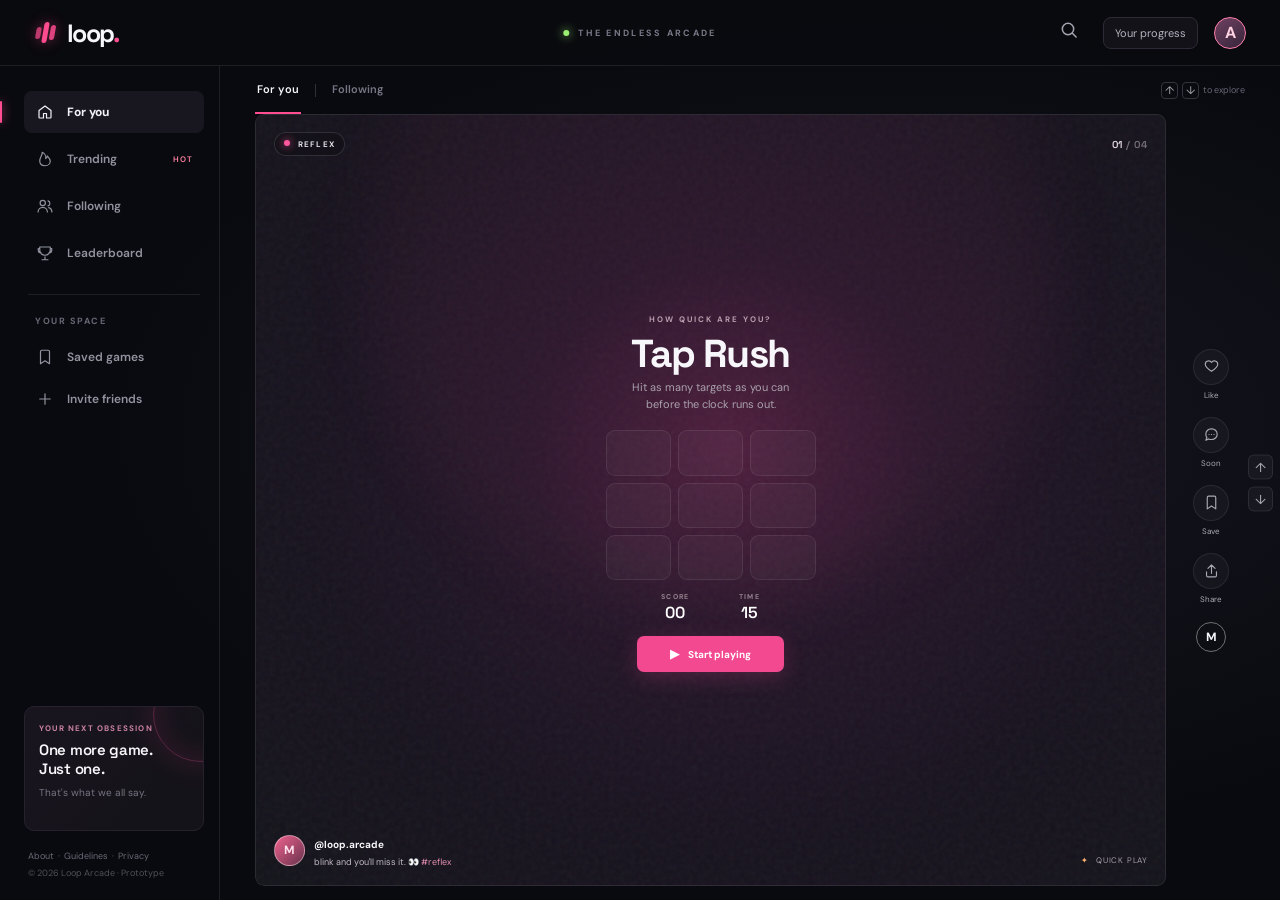
==== src/main/resources/static/index.html @ b12745b8 "Add arcade feed, four games and saved challenge progress" ====
<!doctype html>
<html lang="en">
<head>
  <meta charset="utf-8">
  <meta name="viewport" content="width=device-width, initial-scale=1">
  <meta name="theme-color" content="#090a0f">
  <meta name="description" content="One more scroll. One more game. Meet your new favorite way to play.">
  <title>Loop — one more game</title>
  <link rel="preconnect" href="https://fonts.googleapis.com">
  <link rel="preconnect" href="https://fonts.gstatic.com" crossorigin>
  <link href="https://fonts.googleapis.com/css2?family=DM+Sans:wght@400;500;600;700;800&family=Space+Grotesk:wght@400;500;600;700&display=swap" rel="stylesheet">
  <link rel="stylesheet" href="styles.css">
</head>
<body>
  <header class="topbar">
    <a class="brand" href="#" aria-label="Loop home">
      <span class="brand-mark" aria-hidden="true"><i></i><i></i><i></i></span>
      <span>loop<span class="brand-dot">.</span></span>
    </a>
    <div class="topbar-center">
      <span class="live-dot"></span>
      <span>THE ENDLESS ARCADE</span>
    </div>
    <div class="search-popover" id="search-popover"><input id="game-search" type="search" placeholder="Search games or creators" aria-label="Search games or creators"></div>
    <div class="topbar-actions">
      <button class="icon-button search-toggle" aria-label="Search games" title="Search games">
        <svg viewBox="0 0 24 24" aria-hidden="true"><circle cx="10.8" cy="10.8" r="6.8"></circle><path d="m16 16 4.5 4.5"></path></svg>
      </button>
      <button class="daily-button" id="daily-button"><span class="sparkle">✳</span> Daily streak <strong>3</strong></button>
      <button class="avatar" aria-label="Your profile">A</button>
    </div>
  </header>

  <div class="app-layout">
    <aside class="sidebar">
      <nav class="main-nav" aria-label="Main navigation">
        <a class="nav-link active" href="#feed"><span class="nav-icon"><svg viewBox="0 0 24 24" aria-hidden="true"><path d="m4 10 8-6 8 6v9a1 1 0 0 1-1 1h-5v-6h-4v6H5a1 1 0 0 1-1-1z"></path></svg></span>For you<span class="nav-indicator"></span></a>
        <a class="nav-link" href="#trending"><span class="nav-icon"><svg viewBox="0 0 24 24" aria-hidden="true"><path d="M12 21c4.2 0 7-2.7 7-6.1 0-2.8-1.6-4.3-4-6.9-.2 2-1.2 3-2.1 3.4C13.7 7.3 10.8 4 8.3 3 8.8 7.1 5 9.5 5 14.7 5 18.5 7.8 21 12 21z"></path></svg></span>Trending<span class="nav-tag">HOT</span></a>
        <a class="nav-link" href="#following"><span class="nav-icon"><svg viewBox="0 0 24 24" aria-hidden="true"><circle cx="9" cy="8" r="3.5"></circle><path d="M2.8 20a6.2 6.2 0 0 1 12.4 0M16 5.2a3.5 3.5 0 0 1 0 6.7m1 2.2a6.2 6.2 0 0 1 4.2 5.9"></path></svg></span>Following</a>
        <a class="nav-link" href="#leaderboard"><span class="nav-icon"><svg viewBox="0 0 24 24" aria-hidden="true"><path d="M8 21h8m-4-4v4M5 4h14v4a7 7 0 0 1-14 0zm0 2H3v2a4 4 0 0 0 4 4m12-6h2v2a4 4 0 0 1-4 4"></path></svg></span>Leaderboard</a>
      </nav>
      <div class="sidebar-divider"></div>
      <div class="sidebar-label">YOUR SPACE</div>
      <a class="nav-link" href="#saved"><span class="nav-icon"><svg viewBox="0 0 24 24" aria-hidden="true"><path d="M6 4.8A1.8 1.8 0 0 1 7.8 3h8.4A1.8 1.8 0 0 1 18 4.8V21l-6-4-6 4z"></path></svg></span>Saved games</a>
      <button class="nav-link invite-link" id="invite-button"><span class="nav-icon"><svg viewBox="0 0 24 24" aria-hidden="true"><path d="M12 5v14m-7-7h14"></path></svg></span>Invite friends</button>
      <div class="sidebar-spacer"></div>
      <div class="sidebar-card">
        <div class="card-orb"></div>
        <span class="sidebar-card-kicker">YOUR NEXT OBSESSION</span>
        <strong>One more game.<br>Just one.</strong>
        <span class="sidebar-card-foot">That's what we all say.</span>
      </div>
      <div class="sidebar-footer">About &nbsp;·&nbsp; Guidelines &nbsp;·&nbsp; Privacy<br><span>© 2026 Loop Arcade · Prototype</span></div>
    </aside>

    <main class="main-content" id="feed">
      <div class="feed-toolbar">
        <div class="feed-tabs" role="tablist" aria-label="Game feed">
          <button class="feed-tab active" role="tab" aria-selected="true">For you</button>
          <span class="tab-separator"></span>
          <button class="feed-tab" role="tab" aria-selected="false">Following</button>
        </div>
        <div class="feed-hint"><span class="key-hint">↑</span><span class="key-hint">↓</span><span>to explore</span></div>
      </div>

      <section class="feed" id="game-feed" aria-label="Endless game feed" tabindex="0">
        <article class="game-slide" data-game="tap">
          <div class="game-art art-tap">
            <div class="art-grain"></div>
            <div class="art-spotlight"></div>
            <div class="game-topline"><span class="category-pill"><span class="category-dot dot-pink"></span> REFLEX</span><span class="game-number">01 <span>/ 04</span></span></div>
            <div class="game-center tap-game">
              <div class="tap-instructions"><span class="eyebrow">HOW QUICK ARE YOU?</span><h2>Tap Rush</h2><p>Hit as many targets as you can<br>before the clock runs out.</p></div>
              <div class="tap-board" aria-label="Tap the glowing targets">
                <button class="tap-cell" aria-label="Target 1"></button><button class="tap-cell" aria-label="Target 2"></button><button class="tap-cell" aria-label="Target 3"></button>
                <button class="tap-cell" aria-label="Target 4"></button><button class="tap-cell" aria-label="Target 5"></button><button class="tap-cell" aria-label="Target 6"></button>
                <button class="tap-cell" aria-label="Target 7"></button><button class="tap-cell" aria-label="Target 8"></button><button class="tap-cell" aria-label="Target 9"></button>
              </div>
              <div class="tap-scoreline"><span><small>SCORE</small><strong class="tap-score">00</strong></span><span><small>TIME</small><strong class="tap-timer">15</strong></span></div>
              <button class="play-button tap-start"><span>▶</span> Start playing</button>
            </div>
            <div class="game-caption"><span class="creator-avatar creator-pink">M</span><div><strong>@loop.arcade </strong><p>blink and you'll miss it. 👀 <span class="hashtag">#reflex</span></p></div></div>
            <div class="round-badge"><span>✦</span> QUICK PLAY</div>
          </div>
          <div class="game-rail">
            <button class="rail-action like-action" aria-label="Like this game"><span class="rail-icon"><svg viewBox="0 0 24 24" aria-hidden="true"><path d="M20.8 8.8c0 4.2-8.8 10-8.8 10s-8.8-5.8-8.8-10a4.8 4.8 0 0 1 8.8-2.6 4.8 4.8 0 0 1 8.8 2.6z"></path></svg></span><span class="rail-count">24.8k</span></button>
            <button class="rail-action comment-action" aria-label="View comments"><span class="rail-icon"><svg viewBox="0 0 24 24" aria-hidden="true"><path d="M20 11.5a7.5 7.5 0 0 1-8 7.5 9 9 0 0 1-3.8-.8L4 20l1.5-3.8A7.3 7.3 0 0 1 4 11.5 7.5 7.5 0 0 1 12 4a7.5 7.5 0 0 1 8 7.5z"></path><path d="M8.5 12h.1m3.4 0h.1m3.4 0h.1"></path></svg></span><span class="rail-count">382</span></button>
            <button class="rail-action save-action" aria-label="Save this game"><span class="rail-icon"><svg viewBox="0 0 24 24" aria-hidden="true"><path d="M6 4.8A1.8 1.8 0 0 1 7.8 3h8.4A1.8 1.8 0 0 1 18 4.8V21l-6-4-6 4z"></path></svg></span><span class="rail-count">Save</span></button>
            <button class="rail-action share-action" aria-label="Share this game"><span class="rail-icon"><svg viewBox="0 0 24 24" aria-hidden="true"><path d="M12 16V4m-5 5 5-5 5 5M5 14v5a2 2 0 0 0 2 2h10a2 2 0 0 0 2-2v-5"></path></svg></span><span class="rail-count">Share</span></button>
            <div class="creator-disc">M</div>
          </div>
        </article>

        <article class="game-slide" data-game="memory">
          <div class="game-art art-memory">
            <div class="art-grain"></div><div class="game-topline"><span class="category-pill"><span class="category-dot dot-violet"></span> BRAIN TEASER</span><span class="game-number">02 <span>/ 04</span></span></div>
            <div class="game-center memory-game">
              <div class="memory-intro"><span class="eyebrow">FLIP. MATCH. FLEX.</span><h2>Match Mode</h2><p>Find all 3 pairs in as few moves as you can.</p></div>
              <div class="memory-board" aria-label="Memory card game"></div>
              <div class="memory-stats"><span>MOVES <strong class="memory-moves">0</strong></span><span>PAIRS <strong class="memory-pairs">0/3</strong></span><button class="text-button memory-reset">↻ &nbsp;Reset</button></div>
            </div>
            <div class="game-caption"><span class="creator-avatar creator-violet">J</span><div><strong>@loop.arcade </strong><p>little brain break? 🧠 <span class="hashtag">#memory</span></p></div></div>
            <div class="round-badge"><span>✦</span> QUICK PLAY</div>
          </div>
          <div class="game-rail">
            <button class="rail-action like-action" aria-label="Like this game"><span class="rail-icon"><svg viewBox="0 0 24 24" aria-hidden="true"><path d="M20.8 8.8c0 4.2-8.8 10-8.8 10s-8.8-5.8-8.8-10a4.8 4.8 0 0 1 8.8-2.6 4.8 4.8 0 0 1 8.8 2.6z"></path></svg></span><span class="rail-count">12.1k</span></button>
            <button class="rail-action comment-action" aria-label="View comments"><span class="rail-icon"><svg viewBox="0 0 24 24" aria-hidden="true"><path d="M20 11.5a7.5 7.5 0 0 1-8 7.5 9 9 0 0 1-3.8-.8L4 20l1.5-3.8A7.3 7.3 0 0 1 4 11.5 7.5 7.5 0 0 1 12 4a7.5 7.5 0 0 1 8 7.5z"></path><path d="M8.5 12h.1m3.4 0h.1m3.4 0h.1"></path></svg></span><span class="rail-count">96</span></button>
            <button class="rail-action save-action" aria-label="Save this game"><span class="rail-icon"><svg viewBox="0 0 24 24" aria-hidden="true"><path d="M6 4.8A1.8 1.8 0 0 1 7.8 3h8.4A1.8 1.8 0 0 1 18 4.8V21l-6-4-6 4z"></path></svg></span><span class="rail-count">Save</span></button>
            <button class="rail-action share-action" aria-label="Share this game"><span class="rail-icon"><svg viewBox="0 0 24 24" aria-hidden="true"><path d="M12 16V4m-5 5 5-5 5 5M5 14v5a2 2 0 0 0 2 2h10a2 2 0 0 0 2-2v-5"></path></svg></span><span class="rail-count">Share</span></button><div class="creator-disc disc-violet">J</div>
          </div>
        </article>

        <article class="game-slide" data-game="color">
          <div class="game-art art-color">
            <div class="art-grain"></div><div class="game-topline"><span class="category-pill"><span class="category-dot dot-lime"></span> COLOR SPRINT</span><span class="game-number">03 <span>/ 04</span></span></div>
            <div class="game-center color-game">
              <div class="color-intro"><span class="eyebrow">TRUST YOUR GUT</span><h2>Color Clash</h2><p>Pick the color of the word. Not what it says.</p></div>
              <div class="color-panel"><span class="color-timer-label">TIME LEFT <strong class="color-timer">20</strong></span><div class="color-word">READY?</div><div class="color-options"></div><span class="color-score-label">SCORE <strong class="color-score">0</strong></span></div>
              <button class="play-button color-start">Start playing <span>→</span></button>
            </div>
            <div class="game-caption"><span class="creator-avatar creator-lime">K</span><div><strong>@loop.arcade </strong><p>words are overrated anyway. <span class="hashtag">#colorsprint</span></p></div></div>
            <div class="round-badge"><span>✦</span> QUICK PLAY</div>
          </div>
          <div class="game-rail">
            <button class="rail-action like-action" aria-label="Like this game"><span class="rail-icon"><svg viewBox="0 0 24 24" aria-hidden="true"><path d="M20.8 8.8c0 4.2-8.8 10-8.8 10s-8.8-5.8-8.8-10a4.8 4.8 0 0 1 8.8-2.6 4.8 4.8 0 0 1 8.8 2.6z"></path></svg></span><span class="rail-count">8,420</span></button>
            <button class="rail-action comment-action" aria-label="View comments"><span class="rail-icon"><svg viewBox="0 0 24 24" aria-hidden="true"><path d="M20 11.5a7.5 7.5 0 0 1-8 7.5 9 9 0 0 1-3.8-.8L4 20l1.5-3.8A7.3 7.3 0 0 1 4 11.5 7.5 7.5 0 0 1 12 4a7.5 7.5 0 0 1 8 7.5z"></path><path d="M8.5 12h.1m3.4 0h.1m3.4 0h.1"></path></svg></span><span class="rail-count">74</span></button>
            <button class="rail-action save-action" aria-label="Save this game"><span class="rail-icon"><svg viewBox="0 0 24 24" aria-hidden="true"><path d="M6 4.8A1.8 1.8 0 0 1 7.8 3h8.4A1.8 1.8 0 0 1 18 4.8V21l-6-4-6 4z"></path></svg></span><span class="rail-count">Save</span></button>
            <button class="rail-action share-action" aria-label="Share this game"><span class="rail-icon"><svg viewBox="0 0 24 24" aria-hidden="true"><path d="M12 16V4m-5 5 5-5 5 5M5 14v5a2 2 0 0 0 2 2h10a2 2 0 0 0 2-2v-5"></path></svg></span><span class="rail-count">Share</span></button><div class="creator-disc disc-lime">K</div>
          </div>
        </article>

        <article class="game-slide" data-game="lane">
          <div class="game-art art-lane">
            <div class="art-grain"></div><div class="game-topline"><span class="category-pill"><span class="category-dot dot-blue"></span> ARCADE</span><span class="game-number">04 <span>/ 04</span></span></div>
            <div class="game-center lane-game">
              <div class="lane-intro"><span class="eyebrow">DON'T GET CAUGHT</span><h2>Neon Escape</h2><p>Dodge the blocks. How long can you last?</p></div>
              <div class="lane-arena"><div class="lane-score">SCORE <strong class="lane-score-value">0</strong></div><div class="lane-lines"><i></i><i></i></div><div class="lane-obstacles"></div><button class="player-dot" aria-label="Move player left or right"></button><div class="lane-start"><span>← &nbsp;→</span><small>USE ARROW KEYS OR TAP LANES</small></div></div>
              <button class="play-button lane-start-button">Start playing <span>→</span></button>
            </div>
            <div class="game-caption"><span class="creator-avatar creator-blue">R</span><div><strong>@loop.arcade </strong><p>find your rhythm. beat your best. <span class="hashtag">#neonescape</span></p></div></div>
            <div class="round-badge"><span>✦</span> QUICK PLAY</div>
          </div>
          <div class="game-rail">
            <button class="rail-action like-action" aria-label="Like this game"><span class="rail-icon"><svg viewBox="0 0 24 24" aria-hidden="true"><path d="M20.8 8.8c0 4.2-8.8 10-8.8 10s-8.8-5.8-8.8-10a4.8 4.8 0 0 1 8.8-2.6 4.8 4.8 0 0 1 8.8 2.6z"></path></svg></span><span class="rail-count">19.3k</span></button>
            <button class="rail-action comment-action" aria-label="View comments"><span class="rail-icon"><svg viewBox="0 0 24 24" aria-hidden="true"><path d="M20 11.5a7.5 7.5 0 0 1-8 7.5 9 9 0 0 1-3.8-.8L4 20l1.5-3.8A7.3 7.3 0 0 1 4 11.5 7.5 7.5 0 0 1 12 4a7.5 7.5 0 0 1 8 7.5z"></path><path d="M8.5 12h.1m3.4 0h.1m3.4 0h.1"></path></svg></span><span class="rail-count">215</span></button>
            <button class="rail-action save-action" aria-label="Save this game"><span class="rail-icon"><svg viewBox="0 0 24 24" aria-hidden="true"><path d="M6 4.8A1.8 1.8 0 0 1 7.8 3h8.4A1.8 1.8 0 0 1 18 4.8V21l-6-4-6 4z"></path></svg></span><span class="rail-count">Save</span></button>
            <button class="rail-action share-action" aria-label="Share this game"><span class="rail-icon"><svg viewBox="0 0 24 24" aria-hidden="true"><path d="M12 16V4m-5 5 5-5 5 5M5 14v5a2 2 0 0 0 2 2h10a2 2 0 0 0 2-2v-5"></path></svg></span><span class="rail-count">Share</span></button><div class="creator-disc disc-blue">R</div>
          </div>
        </article>
      </section>
      <div class="scroll-controls"><button id="prev-game" aria-label="Previous game">↑</button><button id="next-game" aria-label="Next game">↓</button></div>
      <div class="toast" id="toast" role="status" aria-live="polite"></div>
    </main>
  </div>
  <script src="app.js"></script>
</body>
</html>
---- src/main/resources/static/styles.css ----
:root {
  color-scheme: dark;
  --bg: #090a0f;
  --panel: #111219;
  --muted: #8e909d;
  --white: #f7f7fb;
  --pink: #ff4d91;
  --line: rgba(255,255,255,.085);
  font-family: "DM Sans", sans-serif;
}

* { box-sizing: border-box; }
html { min-width: 320px; background: var(--bg); scroll-behavior: smooth; }
body { margin: 0; min-height: 100vh; color: var(--white); background: radial-gradient(ellipse at 68% 48%, #161520 0, var(--bg) 62%); }
button, a { color: inherit; font: inherit; }
button { cursor: pointer; }
a { text-decoration: none; }

.topbar { height: 66px; padding: 0 34px; display: flex; align-items: center; justify-content: space-between; border-bottom: 1px solid var(--line); background: rgba(9,10,15,.9); position: relative; z-index: 3; }
.brand { display: flex; align-items: center; gap: 10px; font: 700 25px "Space Grotesk",sans-serif; letter-spacing: -1.7px; }
.brand-dot { color: var(--pink); }
.brand-mark { width: 23px; height: 23px; display: flex; align-items: center; justify-content: center; gap: 2px; transform: skew(-10deg); }
.brand-mark i { width: 5px; border-radius: 4px; background: var(--pink); box-shadow: 0 0 13px #ff4d9180; }
.brand-mark i:nth-child(1) { height: 12px; opacity: .7; }
.brand-mark i:nth-child(2) { height: 21px; }
.brand-mark i:nth-child(3) { height: 15px; opacity: .85; }
.topbar-center { position: absolute; left: 50%; transform: translateX(-50%); display: flex; align-items: center; gap: 9px; color: #777987; font-size: 9px; font-weight: 700; letter-spacing: 2.3px; }
.live-dot { height: 6px; width: 6px; border-radius: 50%; background: #9af071; box-shadow: 0 0 10px #9af071; }
.topbar-actions { display: flex; align-items: center; gap: 16px; }
.icon-button { border: 0; background: transparent; padding: 8px; color: #a4a5b0; }
.icon-button svg { width: 20px; height: 20px; fill: none; stroke: currentColor; stroke-width: 1.8; stroke-linecap: round; }
.search-popover { display: none; position: absolute; z-index: 4; top: 56px; right: 118px; width: min(280px,calc(100vw - 30px)); padding: 7px; border: 1px solid #ffffff1a; border-radius: 9px; background: #17171f; box-shadow: 0 12px 32px #0009; }
.search-popover.open { display: block; }
.search-popover input { width: 100%; padding: 9px 10px; outline: none; border: 1px solid #34343e; border-radius: 6px; background: #0f1016; color: #f7f7fb; font: 11px "DM Sans",sans-serif; }
.search-popover input:focus { border-color: #ff4d91a8; }
.daily-button { border: 1px solid #2e2a35; color: #b6b2be; background: #131219; border-radius: 8px; padding: 8px 11px; font-size: 11px; }
.daily-button strong { margin-left: 6px; color: #ffb85b; }
.sparkle { margin-right: 5px; color: #ffb85b; }
.avatar { width: 32px; height: 32px; border-radius: 50%; border: 1px solid #ff7eac; background: linear-gradient(145deg,#704160,#35243b); color: #ffd2e3; font-weight: 700; }

.app-layout { min-height: calc(100vh - 66px); display: grid; grid-template-columns: 220px minmax(0,1fr); max-width: 1600px; margin: auto; }
.sidebar { padding: 25px 15px 18px 24px; display: flex; flex-direction: column; border-right: 1px solid var(--line); min-height: calc(100vh - 66px); }
.main-nav { display: grid; gap: 5px; }
.nav-link { min-height: 42px; display: flex; align-items: center; gap: 13px; padding: 0 11px; border: 0; border-radius: 8px; color: #92939f; font-size: 12px; font-weight: 600; background: transparent; position: relative; text-align: left; }
.nav-link:hover, .nav-link.active { background: #18171f; color: #f3f1f7; }
.nav-link.active { font-weight: 700; }
.nav-indicator { position: absolute; left: -24px; top: 10px; bottom: 10px; width: 2px; background: var(--pink); border-radius: 2px; box-shadow: 0 0 10px #ff4d91; }
.nav-icon { display: grid; place-items: center; width: 19px; height: 19px; }
.nav-icon svg { width: 18px; height: 18px; fill: none; stroke: currentColor; stroke-width: 1.6; stroke-linecap: round; stroke-linejoin: round; }
.nav-tag { margin-left: auto; color: #ff819f; font-size: 8px; letter-spacing: 1px; }
.sidebar-divider { height: 1px; background: var(--line); margin: 20px 4px 20px; }
.sidebar-label { padding: 0 11px 9px; color: #666875; font-size: 9px; font-weight: 700; letter-spacing: 1.5px; }
.invite-link { width: 100%; }
.sidebar-spacer { flex: 1; min-height: 18px; }
.sidebar-card { position: relative; overflow: hidden; min-height: 125px; padding: 16px 14px; border: 1px solid #27212d; border-radius: 10px; background: linear-gradient(135deg,#19151f,#15131a 70%); display: flex; flex-direction: column; gap: 8px; }
.sidebar-card-kicker { color: #cc83a4; font-size: 8px; letter-spacing: 1.2px; font-weight: 700; }
.sidebar-card strong { font: 600 15px/1.25 "Space Grotesk", sans-serif; letter-spacing: -.3px; }
.sidebar-card-foot { color: #777581; font-size: 10px; }
.card-orb { position: absolute; width: 95px; height: 95px; right: -45px; top: -40px; border-radius: 50%; border: 1px solid #ed4e9450; box-shadow: 0 0 30px #dc488529, inset 0 0 30px #dc488525; }
.sidebar-footer { padding: 17px 4px 0; color: #686a76; font-size: 9px; line-height: 1.9; }
.sidebar-footer span { color: #4f5059; }

.main-content { min-width: 0; max-width: 1080px; width: 100%; margin: 0 auto; padding: 0 35px 14px; position: relative; }
.feed-toolbar { height: 48px; display: flex; align-items: center; justify-content: space-between; }
.feed-tabs { display: flex; align-items: center; gap: 14px; height: 100%; }
.feed-tab { height: 100%; padding: 0 2px; border: 0; border-bottom: 2px solid transparent; background: transparent; color: #767784; font-size: 11px; font-weight: 600; }
.feed-tab.active { color: #f6f5f8; border-color: var(--pink); }
.tab-separator { height: 13px; width: 1px; background: #302f38; }
.tiny-count { display: inline-grid; place-items: center; width: 16px; height: 16px; margin-left: 4px; border-radius: 50%; color: #aaa7b2; background: #24232b; font-size: 8px; }
.feed-hint { display: flex; align-items: center; gap: 4px; color: #656773; font-size: 9px; }
.key-hint { width: 17px; height: 17px; border-radius: 4px; border: 1px solid #34343e; display: grid; place-items: center; color: #a4a5af; font-size: 11px; }
.feed { height: calc(100vh - 128px); min-height: 450px; max-height: 900px; overflow-y: auto; overscroll-behavior-y: contain; scroll-snap-type: y mandatory; scrollbar-width: none; outline: none; border-radius: 9px; }
.feed::-webkit-scrollbar { display: none; }
.game-slide { height: 100%; min-height: 450px; scroll-snap-align: start; scroll-snap-stop: always; display: grid; grid-template-columns: minmax(0,1fr) 62px; gap: 14px; padding: 0 3px 0 0; }
.game-art { position: relative; overflow: hidden; border: 1px solid rgba(255,255,255,.1); border-radius: 9px; isolation: isolate; display: flex; align-items: center; justify-content: center; }
.art-tap { background: radial-gradient(ellipse at 52% 43%,#471d3a 0,#241528 30%,#17121e 64%,#13131a 100%); }
.art-memory { background: radial-gradient(ellipse at 50% 44%,#322653 0,#211b34 43%,#15131e 100%); }
.art-color { background: radial-gradient(ellipse at 50% 47%,#263d2b 0,#1d2b24 38%,#151a1c 100%); }
.art-lane { background: radial-gradient(ellipse at 51% 42%,#1e2c47 0,#191e31 42%,#13151e 100%); }
.art-grain { z-index: -1; position: absolute; inset: 0; opacity: .16; background-image: url("data:image/svg+xml,%3Csvg viewBox='0 0 180 180' xmlns='http://www.w3.org/2000/svg'%3E%3Cfilter id='n'%3E%3CfeTurbulence type='fractalNoise' baseFrequency='.82' numOctaves='3' stitchTiles='stitch'/%3E%3C/filter%3E%3Crect width='100%25' height='100%25' filter='url(%23n)' opacity='.32'/%3E%3C/svg%3E"); }
.art-spotlight { position: absolute; z-index: -1; top: -25%; left: 12%; width: 76%; height: 90%; border-radius: 50%; background: #ed489b0a; filter: blur(35px); }
.game-topline { position: absolute; top: 17px; left: 18px; right: 18px; display: flex; justify-content: space-between; align-items: center; }
.category-pill { padding: 6px 9px; border-radius: 20px; border: 1px solid #ffffff20; background: #09090d55; color: #e6e2eb; font-size: 8px; font-weight: 700; letter-spacing: 1.1px; backdrop-filter: blur(8px); }
.category-dot { display: inline-block; width: 6px; height: 6px; border-radius: 50%; margin-right: 5px; vertical-align: 1px; }
.dot-pink { background: #ff579e; box-shadow: 0 0 8px #ff579e; }.dot-violet { background: #b58aff; box-shadow: 0 0 8px #b58aff; }.dot-lime { background: #b8f16e; box-shadow: 0 0 8px #b8f16e; }.dot-blue { background: #6bc5ff; box-shadow: 0 0 8px #6bc5ff; }
.game-number { color: #e7dce5; font: 600 10px "Space Grotesk",sans-serif; letter-spacing: .5px; }
.game-number span { color: #77717d; }
.game-center { width: min(390px,80%); position: relative; padding: 12px 0 34px; text-align: center; }
.eyebrow { color: #b99dae; font-size: 8px; font-weight: 700; letter-spacing: 2px; }
.game-center h2 { margin: 6px 0 4px; font: 700 clamp(27px,4vw,39px)/1.1 "Space Grotesk",sans-serif; letter-spacing: -1.6px; }
.game-center p { margin: 0; color: #aaa1ad; font-size: 11px; line-height: 1.55; }
.tap-instructions { margin-bottom: 17px; }
.tap-board { width: 210px; height: 150px; margin: auto; display: grid; grid-template-columns: repeat(3,1fr); gap: 7px; }
.tap-cell { border: 1px solid #ffffff15; border-radius: 9px; background: #ffffff08; transition: background .15s, transform .15s, box-shadow .15s; }
.tap-cell.target { background: #ff529b; border-color: #ff8cb9; box-shadow: 0 0 20px #ff529b80, inset 0 0 12px #fff5; transform: scale(.92); }
.tap-cell:disabled { cursor: default; }
.tap-scoreline { display: flex; justify-content: center; gap: 49px; margin: 12px 0 13px; }
.tap-scoreline span { display: grid; gap: 1px; }
.tap-scoreline small { color: #94818f; font-size: 7px; letter-spacing: 1.3px; font-weight: 700; }
.tap-scoreline strong { color: #fff; font: 600 16px "Space Grotesk",sans-serif; }
.play-button { display: inline-flex; align-items: center; justify-content: center; gap: 9px; min-width: 147px; padding: 10px 16px; border: 0; border-radius: 7px; background: #f34991; color: #fff; font-size: 10px; font-weight: 700; box-shadow: 0 5px 22px #f3499138; transition: transform .18s, filter .18s; }
.play-button:hover { transform: translateY(-2px); filter: brightness(1.1); }
.play-button span { font-size: 12px; }
.tap-start { display: none; }
.tap-game:not(.is-playing):not(.is-over) .tap-start { display: inline-flex; }
.tap-game.is-playing .tap-start, .tap-game.is-over .tap-start { display: none; }
.tap-game.is-playing .tap-instructions p { color: #e3b4ca; }
.tap-game.is-over .tap-instructions p { color: #ff9fc6; font-weight: 600; }
.game-caption { position: absolute; bottom: 17px; left: 18px; display: flex; align-items: center; gap: 9px; text-align: left; }
.creator-avatar, .creator-disc { display: grid; place-items: center; width: 31px; height: 31px; border: 1px solid #ffffff65; border-radius: 50%; font-size: 12px; font-weight: 700; }
.creator-pink { background: linear-gradient(135deg,#ee628e,#68324c); color: #ffe0ed; }.creator-violet { background: linear-gradient(135deg,#aa83ef,#443464); color: #eee2ff; }.creator-lime { background: linear-gradient(135deg,#a4d76e,#425b37); color: #eaffd8; }.creator-blue { background: linear-gradient(135deg,#68bdf4,#334b7f); color: #d7edff; }
.game-caption strong { font-size: 10px; font-weight: 700; }
.game-caption p { margin: 3px 0 0; color: #c1b9c3; font-size: 9px; }
.verified { color: #76caff; font-size: 9px; }
.hashtag { color: #e38caf; }
.round-badge { position: absolute; bottom: 20px; right: 17px; color: #a59da8; font-size: 8px; letter-spacing: .8px; }
.round-badge span { color: #ffb26d; margin-right: 4px; }
.game-rail { display: flex; flex-direction: column; justify-content: center; align-items: center; gap: 17px; }
.rail-action { display: grid; justify-items: center; gap: 5px; padding: 0; border: 0; color: #aaaab5; background: transparent; font-size: 8px; }
.rail-action:hover { color: #fff; }
.rail-icon { width: 36px; height: 36px; display: grid; place-items: center; border: 1px solid #ffffff14; border-radius: 50%; background: #ffffff08; transition: .2s; }
.rail-icon svg { width: 17px; height: 17px; fill: none; stroke: currentColor; stroke-width: 1.6; stroke-linejoin: round; stroke-linecap: round; }
.like-action.liked { color: #ff5b99; }.like-action.liked .rail-icon { background: #ff529b20; border-color: #ff529b60; }.like-action.liked svg { fill: #ff529b; }
.save-action.saved { color: #ffc078; }.save-action.saved svg { fill: #ffc078; }
.creator-disc { width: 30px; height: 30px; margin-top: 1px; }.disc-violet { background: linear-gradient(135deg,#aa83ef,#443464); }.disc-lime { background: linear-gradient(135deg,#a4d76e,#425b37); }.disc-blue { background: linear-gradient(135deg,#68bdf4,#334b7f); }
.scroll-controls { position: absolute; right: 7px; top: 50%; transform: translateY(-50%); display: grid; gap: 7px; }
.scroll-controls button { width: 25px; height: 25px; padding: 0; border: 1px solid #ffffff16; border-radius: 6px; background: #181820; color: #aaaab5; font-size: 13px; }
.scroll-controls button:hover { color: #fff; background: #27232d; }

.memory-game { width: min(370px,80%); }
.memory-intro { margin-bottom: 18px; }
.memory-board { max-width: 260px; margin: auto; display: grid; grid-template-columns: repeat(3,1fr); gap: 8px; }
.memory-card { aspect-ratio: 1.15; border: 1px solid #ffffff1b; border-radius: 9px; background: linear-gradient(145deg,#443664,#2b2340); color: #e9d8ff; font-size: 22px; box-shadow: inset 0 1px #ffffff12; transition: transform .2s, background .2s; }
.memory-card:hover { transform: translateY(-2px); background: #59477d; }
.memory-card.flipped, .memory-card.matched { background: #c6a9ff1e; border-color: #b38cfb80; }
.memory-card.matched { background: #91e8a51c; border-color: #91e8a580; }
.memory-stats { width: 260px; margin: 13px auto 0; display: flex; align-items: center; gap: 18px; color: #a99db7; font-size: 8px; letter-spacing: 1px; }
.memory-stats strong { margin-left: 4px; color: white; font: 600 11px "Space Grotesk",sans-serif; }
.text-button { margin-left: auto; border: 0; color: #c7b8dd; background: none; font-size: 9px; }
.art-memory .eyebrow { color: #c0a9e3; }

.color-game { width: min(380px,82%); }
.color-intro { margin-bottom: 18px; }
.art-color .eyebrow { color: #aecd91; }
.color-panel { min-height: 171px; padding: 12px 17px; border: 1px solid #ffffff15; border-radius: 12px; background: #1019148c; position: relative; }
.color-timer-label, .color-score-label { position: absolute; top: 12px; color: #91a18e; font-size: 7px; letter-spacing: 1px; }
.color-timer-label { left: 14px; }.color-score-label { right: 14px; }
.color-timer-label strong, .color-score-label strong { margin-left: 3px; color: #f0fff0; font-size: 10px; }
.color-word { margin: 25px 0 18px; font: 700 31px "Space Grotesk",sans-serif; letter-spacing: 2px; text-shadow: 0 0 18px currentColor; }
.color-options { display: grid; grid-template-columns: repeat(4,1fr); gap: 7px; }
.color-option { min-height: 32px; border: 1px solid #ffffff18; border-radius: 6px; background: #ffffff09; color: #eee; font-size: 9px; font-weight: 700; }
.color-option:hover { border-color: #ffffff72; background: #ffffff19; }
.color-start { margin-top: 12px; background: #7aa947; box-shadow: 0 5px 22px #8cc24a35; }
.color-game.is-playing .color-start, .color-game.is-over .color-start { display: none; }
.color-feedback { animation: nudge .18s ease; }
@keyframes nudge { 25% { transform: translateX(-5px); } 75% { transform: translateX(5px); } }

.lane-game { width: min(380px,82%); }
.lane-intro { margin-bottom: 14px; }
.art-lane .eyebrow { color: #9bc9ef; }
.lane-arena { height: 245px; max-width: 250px; margin: auto; position: relative; overflow: hidden; border: 1px solid #ffffff18; border-radius: 11px; background: linear-gradient(180deg,#111a2b,#101522); }
.lane-score { position: absolute; top: 10px; left: 0; right: 0; z-index: 2; color: #8190a8; font-size: 7px; letter-spacing: 1px; }
.lane-score strong { color: white; font-size: 12px; }
.lane-lines { position: absolute; top: 0; bottom: 0; left: 50%; border-left: 1px dashed #b6d5f020; }
.lane-lines i { position: absolute; top: 0; height: 100%; border-left: 1px solid #9db8d00d; }
.lane-lines i:first-child { left: -43px; }.lane-lines i:last-child { left: 43px; }
.player-dot { position: absolute; z-index: 2; bottom: 30px; left: calc(50% - 9px); width: 18px; height: 18px; border: 0; border-radius: 5px; background: #72ccff; box-shadow: 0 0 14px #61bdfc, 0 0 28px #61bdfc66; transition: left .12s; }
.lane-obstacles { position: absolute; inset: 0; }
.obstacle { position: absolute; width: 22px; height: 17px; top: -20px; border-radius: 4px; background: #ff6588; box-shadow: 0 0 12px #ff658880; }
.lane-start { position: absolute; inset: 0; display: flex; flex-direction: column; align-items: center; justify-content: center; gap: 5px; background: #10152288; color: #c3dfff; }
.lane-start span { font: 600 15px "Space Grotesk",sans-serif; }
.lane-start small { color: #8094b1; font-size: 6px; letter-spacing: 1px; }
.lane-arena.running .lane-start { display: none; }
.lane-arena.over .lane-start { display: flex; }
.lane-arena.over .lane-start span { font-size: 11px; }
.lane-start-button { margin-top: 12px; background: #518cc4; box-shadow: 0 5px 22px #5ea8e735; }
.lane-game.is-playing .lane-start-button, .lane-game.is-over .lane-start-button { display: none; }
.lane-arena.running { cursor: pointer; }

.toast { position: fixed; z-index: 10; bottom: 25px; left: 50%; transform: translate(-50%,15px); opacity: 0; pointer-events: none; padding: 10px 15px; border: 1px solid #ffffff1a; border-radius: 8px; background: #24222b; color: #eeeaf2; font-size: 11px; box-shadow: 0 8px 30px #0008; transition: .2s; }
.toast.show { transform: translate(-50%,0); opacity: 1; }

@media (min-width: 1450px) {
  .main-content { max-width: 990px; }
  .feed { height: min(calc(100vh - 128px), 890px); }
}
@media (max-width: 950px) {
  .app-layout { grid-template-columns: 70px minmax(0,1fr); }
  .sidebar { padding: 22px 10px 14px; align-items: center; }
  .sidebar .main-nav, .sidebar > .nav-link { width: 100%; }
  .nav-link { justify-content: center; padding: 0; font-size: 0; }
  .nav-icon { width: 22px; height: 22px; }
  .nav-icon svg { width: 20px; height: 20px; }
  .nav-indicator { left: -10px; }
  .nav-tag, .sidebar-divider, .sidebar-label, .sidebar-spacer, .sidebar-card, .sidebar-footer { display: none; }
  .sidebar > .nav-link { margin-top: 9px; }
  .main-content { padding-right: 25px; padding-left: 25px; }
}
@media (max-width: 600px) {
  .topbar { height: 56px; padding: 0 15px; }
  .brand { font-size: 22px; }
  .topbar-center { display: none; }
  .topbar-actions { gap: 8px; }
  .search-popover { top: 49px; right: 92px; }
  .daily-button { padding: 7px 8px; font-size: 9px; }
  .app-layout { min-height: calc(100vh - 56px); grid-template-columns: 1fr; }
  .sidebar { display: none; }
  .main-content { padding: 0 11px 10px; }
  .feed-toolbar { height: 42px; padding: 0 3px; }
  .feed { height: calc(100dvh - 108px); min-height: 420px; }
  .game-slide { height: 100%; min-height: 420px; grid-template-columns: minmax(0,1fr) 42px; gap: 7px; }
  .game-art { border-radius: 8px; }
  .game-center { width: 92%; padding-bottom: 38px; }
  .tap-board { width: min(210px,80%); height: 145px; }
  .game-topline { top: 13px; left: 12px; right: 12px; }
  .game-caption { left: 11px; bottom: 12px; gap: 7px; }
  .game-caption strong { font-size: 9px; }.game-caption p { font-size: 8px; }
  .creator-avatar { width: 27px; height: 27px; }
  .round-badge { display: none; }
  .rail-icon { width: 33px; height: 33px; }
  .rail-count { font-size: 7px; }
  .game-rail { gap: 14px; }
  .scroll-controls { right: 1px; }
  .memory-board, .memory-stats { width: min(260px,100%); }
  .lane-arena { height: 230px; }
  .color-panel { min-height: 164px; }
}
@media (max-height: 640px) and (min-width: 601px) {
  .feed { min-height: 390px; height: calc(100vh - 105px); }
  .game-slide { min-height: 390px; }
  .game-center { transform: scale(.87); }
  .game-caption { bottom: 10px; }
}
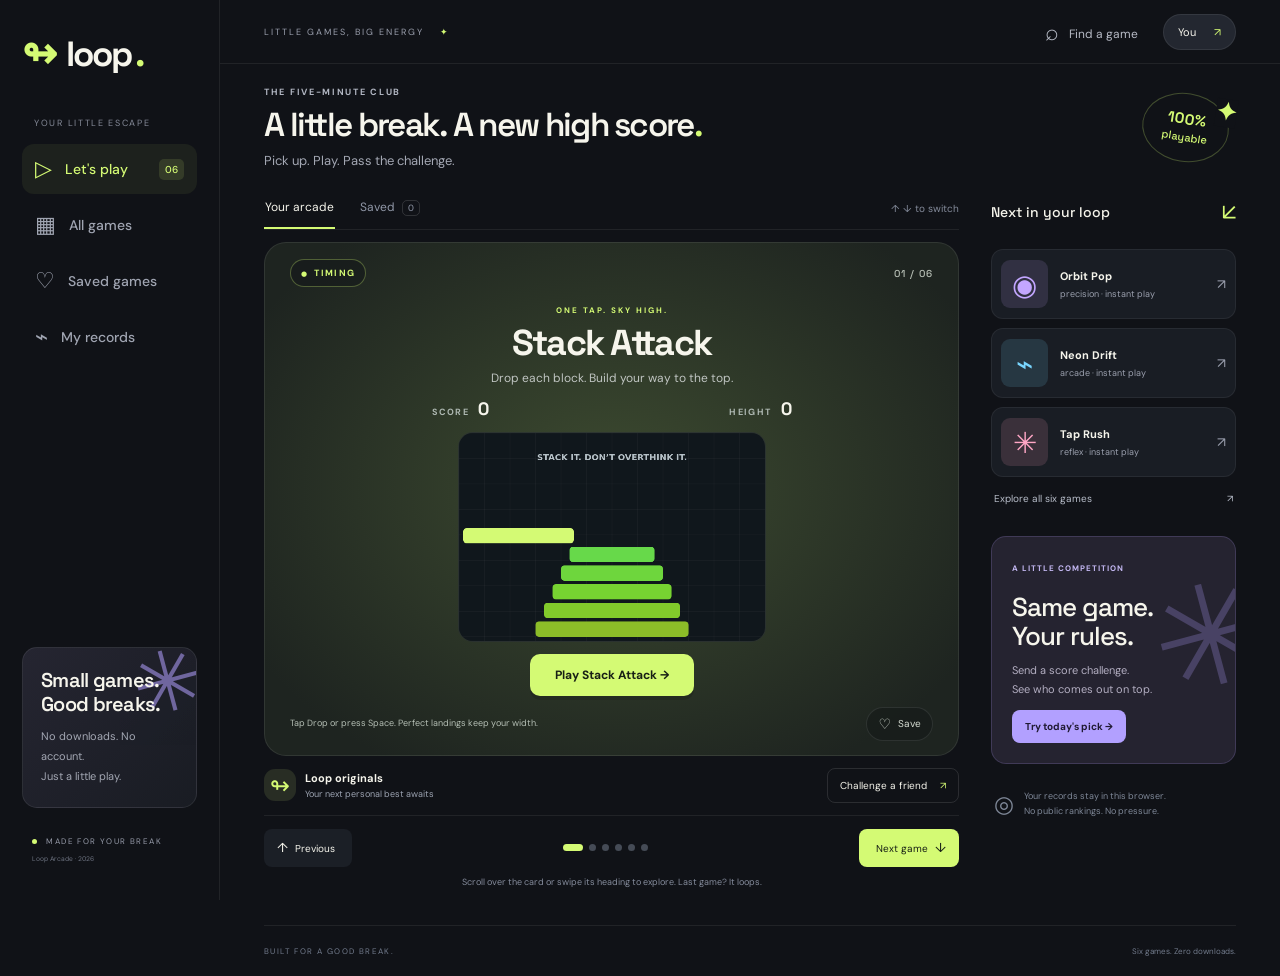
==== commit e91a2961: "Redesign Loop with six games and reliable looping navigation Replace the cloned scrolling feed with " ====
--- a/src/main/resources/static/index.html
+++ b/src/main/resources/static/index.html
@@ -1,157 +1,53 @@
-<!doctype html>
-<html lang="en">
-<head>
-  <meta charset="utf-8">
-  <meta name="viewport" content="width=device-width, initial-scale=1">
-  <meta name="theme-color" content="#090a0f">
-  <meta name="description" content="One more scroll. One more game. Meet your new favorite way to play.">
-  <title>Loop — one more game</title>
-  <link rel="preconnect" href="https://fonts.googleapis.com">
-  <link rel="preconnect" href="https://fonts.gstatic.com" crossorigin>
-  <link href="https://fonts.googleapis.com/css2?family=DM+Sans:wght@400;500;600;700;800&family=Space+Grotesk:wght@400;500;600;700&display=swap" rel="stylesheet">
-  <link rel="stylesheet" href="styles.css">
-</head>
-<body>
-  <header class="topbar">
-    <a class="brand" href="#" aria-label="Loop home">
-      <span class="brand-mark" aria-hidden="true"><i></i><i></i><i></i></span>
-      <span>loop<span class="brand-dot">.</span></span>
-    </a>
-    <div class="topbar-center">
-      <span class="live-dot"></span>
-      <span>THE ENDLESS ARCADE</span>
-    </div>
-    <div class="search-popover" id="search-popover"><input id="game-search" type="search" placeholder="Search games or creators" aria-label="Search games or creators"></div>
-    <div class="topbar-actions">
-      <button class="icon-button search-toggle" aria-label="Search games" title="Search games">
-        <svg viewBox="0 0 24 24" aria-hidden="true"><circle cx="10.8" cy="10.8" r="6.8"></circle><path d="m16 16 4.5 4.5"></path></svg>
-      </button>
-      <button class="daily-button" id="daily-button"><span class="sparkle">✳</span> Daily streak <strong>3</strong></button>
-      <button class="avatar" aria-label="Your profile">A</button>
-    </div>
-  </header>
-
-  <div class="app-layout">
-    <aside class="sidebar">
-      <nav class="main-nav" aria-label="Main navigation">
-        <a class="nav-link active" href="#feed"><span class="nav-icon"><svg viewBox="0 0 24 24" aria-hidden="true"><path d="m4 10 8-6 8 6v9a1 1 0 0 1-1 1h-5v-6h-4v6H5a1 1 0 0 1-1-1z"></path></svg></span>For you<span class="nav-indicator"></span></a>
-        <a class="nav-link" href="#trending"><span class="nav-icon"><svg viewBox="0 0 24 24" aria-hidden="true"><path d="M12 21c4.2 0 7-2.7 7-6.1 0-2.8-1.6-4.3-4-6.9-.2 2-1.2 3-2.1 3.4C13.7 7.3 10.8 4 8.3 3 8.8 7.1 5 9.5 5 14.7 5 18.5 7.8 21 12 21z"></path></svg></span>Trending<span class="nav-tag">HOT</span></a>
-        <a class="nav-link" href="#following"><span class="nav-icon"><svg viewBox="0 0 24 24" aria-hidden="true"><circle cx="9" cy="8" r="3.5"></circle><path d="M2.8 20a6.2 6.2 0 0 1 12.4 0M16 5.2a3.5 3.5 0 0 1 0 6.7m1 2.2a6.2 6.2 0 0 1 4.2 5.9"></path></svg></span>Following</a>
-        <a class="nav-link" href="#leaderboard"><span class="nav-icon"><svg viewBox="0 0 24 24" aria-hidden="true"><path d="M8 21h8m-4-4v4M5 4h14v4a7 7 0 0 1-14 0zm0 2H3v2a4 4 0 0 0 4 4m12-6h2v2a4 4 0 0 1-4 4"></path></svg></span>Leaderboard</a>
-      </nav>
-      <div class="sidebar-divider"></div>
-      <div class="sidebar-label">YOUR SPACE</div>
-      <a class="nav-link" href="#saved"><span class="nav-icon"><svg viewBox="0 0 24 24" aria-hidden="true"><path d="M6 4.8A1.8 1.8 0 0 1 7.8 3h8.4A1.8 1.8 0 0 1 18 4.8V21l-6-4-6 4z"></path></svg></span>Saved games</a>
-      <button class="nav-link invite-link" id="invite-button"><span class="nav-icon"><svg viewBox="0 0 24 24" aria-hidden="true"><path d="M12 5v14m-7-7h14"></path></svg></span>Invite friends</button>
-      <div class="sidebar-spacer"></div>
-      <div class="sidebar-card">
-        <div class="card-orb"></div>
-        <span class="sidebar-card-kicker">YOUR NEXT OBSESSION</span>
-        <strong>One more game.<br>Just one.</strong>
-        <span class="sidebar-card-foot">That's what we all say.</span>
-      </div>
-      <div class="sidebar-footer">About &nbsp;·&nbsp; Guidelines &nbsp;·&nbsp; Privacy<br><span>© 2026 Loop Arcade · Prototype</span></div>
-    </aside>
-
-    <main class="main-content" id="feed">
-      <div class="feed-toolbar">
-        <div class="feed-tabs" role="tablist" aria-label="Game feed">
-          <button class="feed-tab active" role="tab" aria-selected="true">For you</button>
-          <span class="tab-separator"></span>
-          <button class="feed-tab" role="tab" aria-selected="false">Following</button>
-        </div>
-        <div class="feed-hint"><span class="key-hint">↑</span><span class="key-hint">↓</span><span>to explore</span></div>
-      </div>
-
-      <section class="feed" id="game-feed" aria-label="Endless game feed" tabindex="0">
-        <article class="game-slide" data-game="tap">
-          <div class="game-art art-tap">
-            <div class="art-grain"></div>
-            <div class="art-spotlight"></div>
-            <div class="game-topline"><span class="category-pill"><span class="category-dot dot-pink"></span> REFLEX</span><span class="game-number">01 <span>/ 04</span></span></div>
-            <div class="game-center tap-game">
-              <div class="tap-instructions"><span class="eyebrow">HOW QUICK ARE YOU?</span><h2>Tap Rush</h2><p>Hit as many targets as you can<br>before the clock runs out.</p></div>
-              <div class="tap-board" aria-label="Tap the glowing targets">
-                <button class="tap-cell" aria-label="Target 1"></button><button class="tap-cell" aria-label="Target 2"></button><button class="tap-cell" aria-label="Target 3"></button>
-                <button class="tap-cell" aria-label="Target 4"></button><button class="tap-cell" aria-label="Target 5"></button><button class="tap-cell" aria-label="Target 6"></button>
-                <button class="tap-cell" aria-label="Target 7"></button><button class="tap-cell" aria-label="Target 8"></button><button class="tap-cell" aria-label="Target 9"></button>
-              </div>
-              <div class="tap-scoreline"><span><small>SCORE</small><strong class="tap-score">00</strong></span><span><small>TIME</small><strong class="tap-timer">15</strong></span></div>
-              <button class="play-button tap-start"><span>▶</span> Start playing</button>
-            </div>
-            <div class="game-caption"><span class="creator-avatar creator-pink">M</span><div><strong>@loop.arcade </strong><p>blink and you'll miss it. 👀 <span class="hashtag">#reflex</span></p></div></div>
-            <div class="round-badge"><span>✦</span> QUICK PLAY</div>
-          </div>
-          <div class="game-rail">
-            <button class="rail-action like-action" aria-label="Like this game"><span class="rail-icon"><svg viewBox="0 0 24 24" aria-hidden="true"><path d="M20.8 8.8c0 4.2-8.8 10-8.8 10s-8.8-5.8-8.8-10a4.8 4.8 0 0 1 8.8-2.6 4.8 4.8 0 0 1 8.8 2.6z"></path></svg></span><span class="rail-count">24.8k</span></button>
-            <button class="rail-action comment-action" aria-label="View comments"><span class="rail-icon"><svg viewBox="0 0 24 24" aria-hidden="true"><path d="M20 11.5a7.5 7.5 0 0 1-8 7.5 9 9 0 0 1-3.8-.8L4 20l1.5-3.8A7.3 7.3 0 0 1 4 11.5 7.5 7.5 0 0 1 12 4a7.5 7.5 0 0 1 8 7.5z"></path><path d="M8.5 12h.1m3.4 0h.1m3.4 0h.1"></path></svg></span><span class="rail-count">382</span></button>
-            <button class="rail-action save-action" aria-label="Save this game"><span class="rail-icon"><svg viewBox="0 0 24 24" aria-hidden="true"><path d="M6 4.8A1.8 1.8 0 0 1 7.8 3h8.4A1.8 1.8 0 0 1 18 4.8V21l-6-4-6 4z"></path></svg></span><span class="rail-count">Save</span></button>
-            <button class="rail-action share-action" aria-label="Share this game"><span class="rail-icon"><svg viewBox="0 0 24 24" aria-hidden="true"><path d="M12 16V4m-5 5 5-5 5 5M5 14v5a2 2 0 0 0 2 2h10a2 2 0 0 0 2-2v-5"></path></svg></span><span class="rail-count">Share</span></button>
-            <div class="creator-disc">M</div>
-          </div>
-        </article>
-
-        <article class="game-slide" data-game="memory">
-          <div class="game-art art-memory">
-            <div class="art-grain"></div><div class="game-topline"><span class="category-pill"><span class="category-dot dot-violet"></span> BRAIN TEASER</span><span class="game-number">02 <span>/ 04</span></span></div>
-            <div class="game-center memory-game">
-              <div class="memory-intro"><span class="eyebrow">FLIP. MATCH. FLEX.</span><h2>Match Mode</h2><p>Find all 3 pairs in as few moves as you can.</p></div>
-              <div class="memory-board" aria-label="Memory card game"></div>
-              <div class="memory-stats"><span>MOVES <strong class="memory-moves">0</strong></span><span>PAIRS <strong class="memory-pairs">0/3</strong></span><button class="text-button memory-reset">↻ &nbsp;Reset</button></div>
-            </div>
-            <div class="game-caption"><span class="creator-avatar creator-violet">J</span><div><strong>@loop.arcade </strong><p>little brain break? 🧠 <span class="hashtag">#memory</span></p></div></div>
-            <div class="round-badge"><span>✦</span> QUICK PLAY</div>
-          </div>
-          <div class="game-rail">
-            <button class="rail-action like-action" aria-label="Like this game"><span class="rail-icon"><svg viewBox="0 0 24 24" aria-hidden="true"><path d="M20.8 8.8c0 4.2-8.8 10-8.8 10s-8.8-5.8-8.8-10a4.8 4.8 0 0 1 8.8-2.6 4.8 4.8 0 0 1 8.8 2.6z"></path></svg></span><span class="rail-count">12.1k</span></button>
-            <button class="rail-action comment-action" aria-label="View comments"><span class="rail-icon"><svg viewBox="0 0 24 24" aria-hidden="true"><path d="M20 11.5a7.5 7.5 0 0 1-8 7.5 9 9 0 0 1-3.8-.8L4 20l1.5-3.8A7.3 7.3 0 0 1 4 11.5 7.5 7.5 0 0 1 12 4a7.5 7.5 0 0 1 8 7.5z"></path><path d="M8.5 12h.1m3.4 0h.1m3.4 0h.1"></path></svg></span><span class="rail-count">96</span></button>
-            <button class="rail-action save-action" aria-label="Save this game"><span class="rail-icon"><svg viewBox="0 0 24 24" aria-hidden="true"><path d="M6 4.8A1.8 1.8 0 0 1 7.8 3h8.4A1.8 1.8 0 0 1 18 4.8V21l-6-4-6 4z"></path></svg></span><span class="rail-count">Save</span></button>
-            <button class="rail-action share-action" aria-label="Share this game"><span class="rail-icon"><svg viewBox="0 0 24 24" aria-hidden="true"><path d="M12 16V4m-5 5 5-5 5 5M5 14v5a2 2 0 0 0 2 2h10a2 2 0 0 0 2-2v-5"></path></svg></span><span class="rail-count">Share</span></button><div class="creator-disc disc-violet">J</div>
-          </div>
-        </article>
-
-        <article class="game-slide" data-game="color">
-          <div class="game-art art-color">
-            <div class="art-grain"></div><div class="game-topline"><span class="category-pill"><span class="category-dot dot-lime"></span> COLOR SPRINT</span><span class="game-number">03 <span>/ 04</span></span></div>
-            <div class="game-center color-game">
-              <div class="color-intro"><span class="eyebrow">TRUST YOUR GUT</span><h2>Color Clash</h2><p>Pick the color of the word. Not what it says.</p></div>
-              <div class="color-panel"><span class="color-timer-label">TIME LEFT <strong class="color-timer">20</strong></span><div class="color-word">READY?</div><div class="color-options"></div><span class="color-score-label">SCORE <strong class="color-score">0</strong></span></div>
-              <button class="play-button color-start">Start playing <span>→</span></button>
-            </div>
-            <div class="game-caption"><span class="creator-avatar creator-lime">K</span><div><strong>@loop.arcade </strong><p>words are overrated anyway. <span class="hashtag">#colorsprint</span></p></div></div>
-            <div class="round-badge"><span>✦</span> QUICK PLAY</div>
-          </div>
-          <div class="game-rail">
-            <button class="rail-action like-action" aria-label="Like this game"><span class="rail-icon"><svg viewBox="0 0 24 24" aria-hidden="true"><path d="M20.8 8.8c0 4.2-8.8 10-8.8 10s-8.8-5.8-8.8-10a4.8 4.8 0 0 1 8.8-2.6 4.8 4.8 0 0 1 8.8 2.6z"></path></svg></span><span class="rail-count">8,420</span></button>
-            <button class="rail-action comment-action" aria-label="View comments"><span class="rail-icon"><svg viewBox="0 0 24 24" aria-hidden="true"><path d="M20 11.5a7.5 7.5 0 0 1-8 7.5 9 9 0 0 1-3.8-.8L4 20l1.5-3.8A7.3 7.3 0 0 1 4 11.5 7.5 7.5 0 0 1 12 4a7.5 7.5 0 0 1 8 7.5z"></path><path d="M8.5 12h.1m3.4 0h.1m3.4 0h.1"></path></svg></span><span class="rail-count">74</span></button>
-            <button class="rail-action save-action" aria-label="Save this game"><span class="rail-icon"><svg viewBox="0 0 24 24" aria-hidden="true"><path d="M6 4.8A1.8 1.8 0 0 1 7.8 3h8.4A1.8 1.8 0 0 1 18 4.8V21l-6-4-6 4z"></path></svg></span><span class="rail-count">Save</span></button>
-            <button class="rail-action share-action" aria-label="Share this game"><span class="rail-icon"><svg viewBox="0 0 24 24" aria-hidden="true"><path d="M12 16V4m-5 5 5-5 5 5M5 14v5a2 2 0 0 0 2 2h10a2 2 0 0 0 2-2v-5"></path></svg></span><span class="rail-count">Share</span></button><div class="creator-disc disc-lime">K</div>
-          </div>
-        </article>
-
-        <article class="game-slide" data-game="lane">
-          <div class="game-art art-lane">
-            <div class="art-grain"></div><div class="game-topline"><span class="category-pill"><span class="category-dot dot-blue"></span> ARCADE</span><span class="game-number">04 <span>/ 04</span></span></div>
-            <div class="game-center lane-game">
-              <div class="lane-intro"><span class="eyebrow">DON'T GET CAUGHT</span><h2>Neon Escape</h2><p>Dodge the blocks. How long can you last?</p></div>
-              <div class="lane-arena"><div class="lane-score">SCORE <strong class="lane-score-value">0</strong></div><div class="lane-lines"><i></i><i></i></div><div class="lane-obstacles"></div><button class="player-dot" aria-label="Move player left or right"></button><div class="lane-start"><span>← &nbsp;→</span><small>USE ARROW KEYS OR TAP LANES</small></div></div>
-              <button class="play-button lane-start-button">Start playing <span>→</span></button>
-            </div>
-            <div class="game-caption"><span class="creator-avatar creator-blue">R</span><div><strong>@loop.arcade </strong><p>find your rhythm. beat your best. <span class="hashtag">#neonescape</span></p></div></div>
-            <div class="round-badge"><span>✦</span> QUICK PLAY</div>
-          </div>
-          <div class="game-rail">
-            <button class="rail-action like-action" aria-label="Like this game"><span class="rail-icon"><svg viewBox="0 0 24 24" aria-hidden="true"><path d="M20.8 8.8c0 4.2-8.8 10-8.8 10s-8.8-5.8-8.8-10a4.8 4.8 0 0 1 8.8-2.6 4.8 4.8 0 0 1 8.8 2.6z"></path></svg></span><span class="rail-count">19.3k</span></button>
-            <button class="rail-action comment-action" aria-label="View comments"><span class="rail-icon"><svg viewBox="0 0 24 24" aria-hidden="true"><path d="M20 11.5a7.5 7.5 0 0 1-8 7.5 9 9 0 0 1-3.8-.8L4 20l1.5-3.8A7.3 7.3 0 0 1 4 11.5 7.5 7.5 0 0 1 12 4a7.5 7.5 0 0 1 8 7.5z"></path><path d="M8.5 12h.1m3.4 0h.1m3.4 0h.1"></path></svg></span><span class="rail-count">215</span></button>
-            <button class="rail-action save-action" aria-label="Save this game"><span class="rail-icon"><svg viewBox="0 0 24 24" aria-hidden="true"><path d="M6 4.8A1.8 1.8 0 0 1 7.8 3h8.4A1.8 1.8 0 0 1 18 4.8V21l-6-4-6 4z"></path></svg></span><span class="rail-count">Save</span></button>
-            <button class="rail-action share-action" aria-label="Share this game"><span class="rail-icon"><svg viewBox="0 0 24 24" aria-hidden="true"><path d="M12 16V4m-5 5 5-5 5 5M5 14v5a2 2 0 0 0 2 2h10a2 2 0 0 0 2-2v-5"></path></svg></span><span class="rail-count">Share</span></button><div class="creator-disc disc-blue">R</div>
-          </div>
-        </article>
-      </section>
-      <div class="scroll-controls"><button id="prev-game" aria-label="Previous game">↑</button><button id="next-game" aria-label="Next game">↓</button></div>
-      <div class="toast" id="toast" role="status" aria-live="polite"></div>
-    </main>
-  </div>
-  <script src="app.js"></script>
-</body>
-</html>
+<!doctype html>
+<html lang="en">
+<head>
+  <meta charset="utf-8">
+  <meta name="viewport" content="width=device-width,initial-scale=1">
+  <meta name="theme-color" content="#101217">
+  <meta name="description" content="A little break. A new high score. Six instant mini-games, one playful arcade.">
+  <title>Loop — little games, big energy</title>
+  <link rel="stylesheet" href="styles.css">
+</head>
+<body>
+  <aside class="sidebar">
+    <a class="brand" href="#" aria-label="Loop home"><span class="brand-symbol">↬</span>loop<span class="brand-period">.</span></a>
+    <div class="side-label">YOUR LITTLE ESCAPE</div>
+    <nav class="side-nav" aria-label="Main navigation">
+      <button class="nav-item active" data-view="play"><span>▷</span> Let's play <i>06</i></button>
+      <button class="nav-item" data-view="library"><span>▦</span> All games</button>
+      <button class="nav-item" data-view="saved"><span>♡</span> Saved games</button>
+      <button class="nav-item" data-view="records"><span>⌁</span> My records</button>
+    </nav>
+    <div class="side-note"><span class="note-star">✳</span><strong>Small games.<br>Good breaks.</strong><p>No downloads. No account.<br>Just a little play.</p></div>
+    <div class="side-bottom"><span class="status-dot"></span> MADE FOR YOUR BREAK<br><small>Loop Arcade · 2026</small></div>
+  </aside>
+  <div class="page">
+    <header class="topbar"><a class="brand mobile-brand" href="#" aria-label="Loop home">↬ loop<span class="brand-period">.</span></a><span class="topline">LITTLE GAMES, BIG ENERGY <span>✦</span></span><div class="top-actions"><button class="quiet-button" id="open-search"><span aria-hidden="true">⌕</span> <span class="search-label">Find a game</span></button><button class="profile-button" data-view="records" aria-label="Open my records">You <span>↗</span></button></div></header>
+    <main>
+      <section class="page-intro"><div><div class="eyebrow">THE FIVE-MINUTE CLUB</div><h1>A little break.<br class="mobile-break"> A new high score<span>.</span></h1><p>Pick up. Play. Pass the challenge.</p></div><span class="intro-sticker" aria-hidden="true">100%<br><b>playable</b><span>✦</span></span></section>
+      <div class="workspace">
+        <section class="play-column" aria-label="Game player">
+          <div class="player-tabs"><button class="tab active" data-view="play">Your arcade</button><button class="tab" data-view="saved">Saved <span id="saved-count">0</span></button><span class="keyboard-hint">↑ ↓ to switch</span></div>
+          <article class="game-card" id="game-card" aria-label="Current game">
+            <div class="card-top swipe-zone"><span class="category" id="game-category"></span><span class="edition" id="game-edition"></span></div>
+            <div class="game-heading swipe-zone"><span class="game-kicker" id="game-kicker"></span><h2 id="game-title"></h2><p id="game-description"></p></div>
+            <div class="game-surface" id="game-surface" data-game-surface></div>
+            <div class="card-bottom swipe-zone"><span id="game-control-hint"></span><button class="save-button" id="save-game" aria-label="Save game" aria-pressed="false">♡ <span>Save</span></button></div>
+            <div class="pause-banner" id="pause-banner" hidden>Game paused <button id="resume-game">Resume →</button></div>
+          </article>
+          <div class="game-footer"><div class="game-credit"><span class="credit-icon">↬</span><div><strong>Loop originals</strong><span id="personal-best">Your next personal best awaits</span></div></div><button class="challenge-button" id="share-game">Challenge a friend <span>↗</span></button></div>
+          <div class="feed-navigation" aria-label="Switch games"><button id="previous-game" aria-label="Previous game">↑ <span>Previous</span></button><div class="feed-dots" id="feed-dots" aria-label="Choose game"></div><button class="next-button" id="next-game"><span>Next game</span> ↓</button></div>
+          <p class="feed-note">Scroll over the card or swipe its heading to explore. Last game? It loops.</p>
+        </section>
+        <aside class="discovery"><div class="discovery-title"><h2>Next in your loop</h2><span>↙</span></div><div id="next-list" class="next-list"></div><button class="browse-button" data-view="library">Explore all six games <span>↗</span></button><section class="daily-card"><span class="eyebrow">A LITTLE COMPETITION</span><div class="daily-art" aria-hidden="true">✳</div><h3>Same game.<br>Your rules.</h3><p>Send a score challenge.<br>See who comes out on top.</p><button id="daily-challenge">Try today's pick →</button></section><div class="privacy-note"><span>◎</span><p>Your records stay in this browser.<br>No public rankings. No pressure.</p></div></aside>
+      </div>
+    </main>
+    <footer class="page-footer"><span>BUILT FOR A GOOD BREAK.</span><span>Six games. Zero downloads.</span></footer>
+  </div>
+  <nav class="mobile-nav" aria-label="Mobile navigation"><button class="active" data-view="play">▷ <span>Play</span></button><button data-view="library">▦ <span>Games</span></button><button data-view="saved">♡ <span>Saved</span></button><button data-view="records">⌁ <span>Records</span></button></nav>
+  <dialog id="collection-dialog" aria-labelledby="dialog-title"><div class="dialog-top"><div><span class="eyebrow">YOUR CORNER OF LOOP</span><h2 id="dialog-title">All games</h2></div><button class="close-button" id="close-dialog" aria-label="Close panel">×</button></div><label class="search-box" id="search-box">⌕ <input type="search" id="game-search" placeholder="Search games or categories" aria-label="Search games or categories"></label><div id="collection-content"></div></dialog>
+  <dialog id="share-dialog" aria-labelledby="share-title"><div class="dialog-top"><h2 id="share-title">Pass the challenge</h2><button class="close-button" id="close-share" aria-label="Close share panel">×</button></div><p>Your link opens this game. Play a round first to include your best score.</p><input id="share-link" aria-label="Game challenge link" readonly><button class="primary" id="copy-share">Copy challenge link ↗</button><p class="small-print">Scores are friendly challenges, not verified competition results.</p></dialog>
+  <div class="toast" id="toast" role="status" aria-live="polite"></div>
+  <script src="app.js"></script>
+</body>
+</html>
--- a/src/main/resources/static/styles.css
+++ b/src/main/resources/static/styles.css
@@ -1,233 +1,10 @@
-:root {
-  color-scheme: dark;
-  --bg: #090a0f;
-  --panel: #111219;
-  --muted: #8e909d;
-  --white: #f7f7fb;
-  --pink: #ff4d91;
-  --line: rgba(255,255,255,.085);
-  font-family: "DM Sans", sans-serif;
-}
-
-* { box-sizing: border-box; }
-html { min-width: 320px; background: var(--bg); scroll-behavior: smooth; }
-body { margin: 0; min-height: 100vh; color: var(--white); background: radial-gradient(ellipse at 68% 48%, #161520 0, var(--bg) 62%); }
-button, a { color: inherit; font: inherit; }
-button { cursor: pointer; }
-a { text-decoration: none; }
-
-.topbar { height: 66px; padding: 0 34px; display: flex; align-items: center; justify-content: space-between; border-bottom: 1px solid var(--line); background: rgba(9,10,15,.9); position: relative; z-index: 3; }
-.brand { display: flex; align-items: center; gap: 10px; font: 700 25px "Space Grotesk",sans-serif; letter-spacing: -1.7px; }
-.brand-dot { color: var(--pink); }
-.brand-mark { width: 23px; height: 23px; display: flex; align-items: center; justify-content: center; gap: 2px; transform: skew(-10deg); }
-.brand-mark i { width: 5px; border-radius: 4px; background: var(--pink); box-shadow: 0 0 13px #ff4d9180; }
-.brand-mark i:nth-child(1) { height: 12px; opacity: .7; }
-.brand-mark i:nth-child(2) { height: 21px; }
-.brand-mark i:nth-child(3) { height: 15px; opacity: .85; }
-.topbar-center { position: absolute; left: 50%; transform: translateX(-50%); display: flex; align-items: center; gap: 9px; color: #777987; font-size: 9px; font-weight: 700; letter-spacing: 2.3px; }
-.live-dot { height: 6px; width: 6px; border-radius: 50%; background: #9af071; box-shadow: 0 0 10px #9af071; }
-.topbar-actions { display: flex; align-items: center; gap: 16px; }
-.icon-button { border: 0; background: transparent; padding: 8px; color: #a4a5b0; }
-.icon-button svg { width: 20px; height: 20px; fill: none; stroke: currentColor; stroke-width: 1.8; stroke-linecap: round; }
-.search-popover { display: none; position: absolute; z-index: 4; top: 56px; right: 118px; width: min(280px,calc(100vw - 30px)); padding: 7px; border: 1px solid #ffffff1a; border-radius: 9px; background: #17171f; box-shadow: 0 12px 32px #0009; }
-.search-popover.open { display: block; }
-.search-popover input { width: 100%; padding: 9px 10px; outline: none; border: 1px solid #34343e; border-radius: 6px; background: #0f1016; color: #f7f7fb; font: 11px "DM Sans",sans-serif; }
-.search-popover input:focus { border-color: #ff4d91a8; }
-.daily-button { border: 1px solid #2e2a35; color: #b6b2be; background: #131219; border-radius: 8px; padding: 8px 11px; font-size: 11px; }
-.daily-button strong { margin-left: 6px; color: #ffb85b; }
-.sparkle { margin-right: 5px; color: #ffb85b; }
-.avatar { width: 32px; height: 32px; border-radius: 50%; border: 1px solid #ff7eac; background: linear-gradient(145deg,#704160,#35243b); color: #ffd2e3; font-weight: 700; }
-
-.app-layout { min-height: calc(100vh - 66px); display: grid; grid-template-columns: 220px minmax(0,1fr); max-width: 1600px; margin: auto; }
-.sidebar { padding: 25px 15px 18px 24px; display: flex; flex-direction: column; border-right: 1px solid var(--line); min-height: calc(100vh - 66px); }
-.main-nav { display: grid; gap: 5px; }
-.nav-link { min-height: 42px; display: flex; align-items: center; gap: 13px; padding: 0 11px; border: 0; border-radius: 8px; color: #92939f; font-size: 12px; font-weight: 600; background: transparent; position: relative; text-align: left; }
-.nav-link:hover, .nav-link.active { background: #18171f; color: #f3f1f7; }
-.nav-link.active { font-weight: 700; }
-.nav-indicator { position: absolute; left: -24px; top: 10px; bottom: 10px; width: 2px; background: var(--pink); border-radius: 2px; box-shadow: 0 0 10px #ff4d91; }
-.nav-icon { display: grid; place-items: center; width: 19px; height: 19px; }
-.nav-icon svg { width: 18px; height: 18px; fill: none; stroke: currentColor; stroke-width: 1.6; stroke-linecap: round; stroke-linejoin: round; }
-.nav-tag { margin-left: auto; color: #ff819f; font-size: 8px; letter-spacing: 1px; }
-.sidebar-divider { height: 1px; background: var(--line); margin: 20px 4px 20px; }
-.sidebar-label { padding: 0 11px 9px; color: #666875; font-size: 9px; font-weight: 700; letter-spacing: 1.5px; }
-.invite-link { width: 100%; }
-.sidebar-spacer { flex: 1; min-height: 18px; }
-.sidebar-card { position: relative; overflow: hidden; min-height: 125px; padding: 16px 14px; border: 1px solid #27212d; border-radius: 10px; background: linear-gradient(135deg,#19151f,#15131a 70%); display: flex; flex-direction: column; gap: 8px; }
-.sidebar-card-kicker { color: #cc83a4; font-size: 8px; letter-spacing: 1.2px; font-weight: 700; }
-.sidebar-card strong { font: 600 15px/1.25 "Space Grotesk", sans-serif; letter-spacing: -.3px; }
-.sidebar-card-foot { color: #777581; font-size: 10px; }
-.card-orb { position: absolute; width: 95px; height: 95px; right: -45px; top: -40px; border-radius: 50%; border: 1px solid #ed4e9450; box-shadow: 0 0 30px #dc488529, inset 0 0 30px #dc488525; }
-.sidebar-footer { padding: 17px 4px 0; color: #686a76; font-size: 9px; line-height: 1.9; }
-.sidebar-footer span { color: #4f5059; }
-
-.main-content { min-width: 0; max-width: 1080px; width: 100%; margin: 0 auto; padding: 0 35px 14px; position: relative; }
-.feed-toolbar { height: 48px; display: flex; align-items: center; justify-content: space-between; }
-.feed-tabs { display: flex; align-items: center; gap: 14px; height: 100%; }
-.feed-tab { height: 100%; padding: 0 2px; border: 0; border-bottom: 2px solid transparent; background: transparent; color: #767784; font-size: 11px; font-weight: 600; }
-.feed-tab.active { color: #f6f5f8; border-color: var(--pink); }
-.tab-separator { height: 13px; width: 1px; background: #302f38; }
-.tiny-count { display: inline-grid; place-items: center; width: 16px; height: 16px; margin-left: 4px; border-radius: 50%; color: #aaa7b2; background: #24232b; font-size: 8px; }
-.feed-hint { display: flex; align-items: center; gap: 4px; color: #656773; font-size: 9px; }
-.key-hint { width: 17px; height: 17px; border-radius: 4px; border: 1px solid #34343e; display: grid; place-items: center; color: #a4a5af; font-size: 11px; }
-.feed { height: calc(100vh - 128px); min-height: 450px; max-height: 900px; overflow-y: auto; overscroll-behavior-y: contain; scroll-snap-type: y mandatory; scrollbar-width: none; outline: none; border-radius: 9px; }
-.feed::-webkit-scrollbar { display: none; }
-.game-slide { height: 100%; min-height: 450px; scroll-snap-align: start; scroll-snap-stop: always; display: grid; grid-template-columns: minmax(0,1fr) 62px; gap: 14px; padding: 0 3px 0 0; }
-.game-art { position: relative; overflow: hidden; border: 1px solid rgba(255,255,255,.1); border-radius: 9px; isolation: isolate; display: flex; align-items: center; justify-content: center; }
-.art-tap { background: radial-gradient(ellipse at 52% 43%,#471d3a 0,#241528 30%,#17121e 64%,#13131a 100%); }
-.art-memory { background: radial-gradient(ellipse at 50% 44%,#322653 0,#211b34 43%,#15131e 100%); }
-.art-color { background: radial-gradient(ellipse at 50% 47%,#263d2b 0,#1d2b24 38%,#151a1c 100%); }
-.art-lane { background: radial-gradient(ellipse at 51% 42%,#1e2c47 0,#191e31 42%,#13151e 100%); }
-.art-grain { z-index: -1; position: absolute; inset: 0; opacity: .16; background-image: url("data:image/svg+xml,%3Csvg viewBox='0 0 180 180' xmlns='http://www.w3.org/2000/svg'%3E%3Cfilter id='n'%3E%3CfeTurbulence type='fractalNoise' baseFrequency='.82' numOctaves='3' stitchTiles='stitch'/%3E%3C/filter%3E%3Crect width='100%25' height='100%25' filter='url(%23n)' opacity='.32'/%3E%3C/svg%3E"); }
-.art-spotlight { position: absolute; z-index: -1; top: -25%; left: 12%; width: 76%; height: 90%; border-radius: 50%; background: #ed489b0a; filter: blur(35px); }
-.game-topline { position: absolute; top: 17px; left: 18px; right: 18px; display: flex; justify-content: space-between; align-items: center; }
-.category-pill { padding: 6px 9px; border-radius: 20px; border: 1px solid #ffffff20; background: #09090d55; color: #e6e2eb; font-size: 8px; font-weight: 700; letter-spacing: 1.1px; backdrop-filter: blur(8px); }
-.category-dot { display: inline-block; width: 6px; height: 6px; border-radius: 50%; margin-right: 5px; vertical-align: 1px; }
-.dot-pink { background: #ff579e; box-shadow: 0 0 8px #ff579e; }.dot-violet { background: #b58aff; box-shadow: 0 0 8px #b58aff; }.dot-lime { background: #b8f16e; box-shadow: 0 0 8px #b8f16e; }.dot-blue { background: #6bc5ff; box-shadow: 0 0 8px #6bc5ff; }
-.game-number { color: #e7dce5; font: 600 10px "Space Grotesk",sans-serif; letter-spacing: .5px; }
-.game-number span { color: #77717d; }
-.game-center { width: min(390px,80%); position: relative; padding: 12px 0 34px; text-align: center; }
-.eyebrow { color: #b99dae; font-size: 8px; font-weight: 700; letter-spacing: 2px; }
-.game-center h2 { margin: 6px 0 4px; font: 700 clamp(27px,4vw,39px)/1.1 "Space Grotesk",sans-serif; letter-spacing: -1.6px; }
-.game-center p { margin: 0; color: #aaa1ad; font-size: 11px; line-height: 1.55; }
-.tap-instructions { margin-bottom: 17px; }
-.tap-board { width: 210px; height: 150px; margin: auto; display: grid; grid-template-columns: repeat(3,1fr); gap: 7px; }
-.tap-cell { border: 1px solid #ffffff15; border-radius: 9px; background: #ffffff08; transition: background .15s, transform .15s, box-shadow .15s; }
-.tap-cell.target { background: #ff529b; border-color: #ff8cb9; box-shadow: 0 0 20px #ff529b80, inset 0 0 12px #fff5; transform: scale(.92); }
-.tap-cell:disabled { cursor: default; }
-.tap-scoreline { display: flex; justify-content: center; gap: 49px; margin: 12px 0 13px; }
-.tap-scoreline span { display: grid; gap: 1px; }
-.tap-scoreline small { color: #94818f; font-size: 7px; letter-spacing: 1.3px; font-weight: 700; }
-.tap-scoreline strong { color: #fff; font: 600 16px "Space Grotesk",sans-serif; }
-.play-button { display: inline-flex; align-items: center; justify-content: center; gap: 9px; min-width: 147px; padding: 10px 16px; border: 0; border-radius: 7px; background: #f34991; color: #fff; font-size: 10px; font-weight: 700; box-shadow: 0 5px 22px #f3499138; transition: transform .18s, filter .18s; }
-.play-button:hover { transform: translateY(-2px); filter: brightness(1.1); }
-.play-button span { font-size: 12px; }
-.tap-start { display: none; }
-.tap-game:not(.is-playing):not(.is-over) .tap-start { display: inline-flex; }
-.tap-game.is-playing .tap-start, .tap-game.is-over .tap-start { display: none; }
-.tap-game.is-playing .tap-instructions p { color: #e3b4ca; }
-.tap-game.is-over .tap-instructions p { color: #ff9fc6; font-weight: 600; }
-.game-caption { position: absolute; bottom: 17px; left: 18px; display: flex; align-items: center; gap: 9px; text-align: left; }
-.creator-avatar, .creator-disc { display: grid; place-items: center; width: 31px; height: 31px; border: 1px solid #ffffff65; border-radius: 50%; font-size: 12px; font-weight: 700; }
-.creator-pink { background: linear-gradient(135deg,#ee628e,#68324c); color: #ffe0ed; }.creator-violet { background: linear-gradient(135deg,#aa83ef,#443464); color: #eee2ff; }.creator-lime { background: linear-gradient(135deg,#a4d76e,#425b37); color: #eaffd8; }.creator-blue { background: linear-gradient(135deg,#68bdf4,#334b7f); color: #d7edff; }
-.game-caption strong { font-size: 10px; font-weight: 700; }
-.game-caption p { margin: 3px 0 0; color: #c1b9c3; font-size: 9px; }
-.verified { color: #76caff; font-size: 9px; }
-.hashtag { color: #e38caf; }
-.round-badge { position: absolute; bottom: 20px; right: 17px; color: #a59da8; font-size: 8px; letter-spacing: .8px; }
-.round-badge span { color: #ffb26d; margin-right: 4px; }
-.game-rail { display: flex; flex-direction: column; justify-content: center; align-items: center; gap: 17px; }
-.rail-action { display: grid; justify-items: center; gap: 5px; padding: 0; border: 0; color: #aaaab5; background: transparent; font-size: 8px; }
-.rail-action:hover { color: #fff; }
-.rail-icon { width: 36px; height: 36px; display: grid; place-items: center; border: 1px solid #ffffff14; border-radius: 50%; background: #ffffff08; transition: .2s; }
-.rail-icon svg { width: 17px; height: 17px; fill: none; stroke: currentColor; stroke-width: 1.6; stroke-linejoin: round; stroke-linecap: round; }
-.like-action.liked { color: #ff5b99; }.like-action.liked .rail-icon { background: #ff529b20; border-color: #ff529b60; }.like-action.liked svg { fill: #ff529b; }
-.save-action.saved { color: #ffc078; }.save-action.saved svg { fill: #ffc078; }
-.creator-disc { width: 30px; height: 30px; margin-top: 1px; }.disc-violet { background: linear-gradient(135deg,#aa83ef,#443464); }.disc-lime { background: linear-gradient(135deg,#a4d76e,#425b37); }.disc-blue { background: linear-gradient(135deg,#68bdf4,#334b7f); }
-.scroll-controls { position: absolute; right: 7px; top: 50%; transform: translateY(-50%); display: grid; gap: 7px; }
-.scroll-controls button { width: 25px; height: 25px; padding: 0; border: 1px solid #ffffff16; border-radius: 6px; background: #181820; color: #aaaab5; font-size: 13px; }
-.scroll-controls button:hover { color: #fff; background: #27232d; }
-
-.memory-game { width: min(370px,80%); }
-.memory-intro { margin-bottom: 18px; }
-.memory-board { max-width: 260px; margin: auto; display: grid; grid-template-columns: repeat(3,1fr); gap: 8px; }
-.memory-card { aspect-ratio: 1.15; border: 1px solid #ffffff1b; border-radius: 9px; background: linear-gradient(145deg,#443664,#2b2340); color: #e9d8ff; font-size: 22px; box-shadow: inset 0 1px #ffffff12; transition: transform .2s, background .2s; }
-.memory-card:hover { transform: translateY(-2px); background: #59477d; }
-.memory-card.flipped, .memory-card.matched { background: #c6a9ff1e; border-color: #b38cfb80; }
-.memory-card.matched { background: #91e8a51c; border-color: #91e8a580; }
-.memory-stats { width: 260px; margin: 13px auto 0; display: flex; align-items: center; gap: 18px; color: #a99db7; font-size: 8px; letter-spacing: 1px; }
-.memory-stats strong { margin-left: 4px; color: white; font: 600 11px "Space Grotesk",sans-serif; }
-.text-button { margin-left: auto; border: 0; color: #c7b8dd; background: none; font-size: 9px; }
-.art-memory .eyebrow { color: #c0a9e3; }
-
-.color-game { width: min(380px,82%); }
-.color-intro { margin-bottom: 18px; }
-.art-color .eyebrow { color: #aecd91; }
-.color-panel { min-height: 171px; padding: 12px 17px; border: 1px solid #ffffff15; border-radius: 12px; background: #1019148c; position: relative; }
-.color-timer-label, .color-score-label { position: absolute; top: 12px; color: #91a18e; font-size: 7px; letter-spacing: 1px; }
-.color-timer-label { left: 14px; }.color-score-label { right: 14px; }
-.color-timer-label strong, .color-score-label strong { margin-left: 3px; color: #f0fff0; font-size: 10px; }
-.color-word { margin: 25px 0 18px; font: 700 31px "Space Grotesk",sans-serif; letter-spacing: 2px; text-shadow: 0 0 18px currentColor; }
-.color-options { display: grid; grid-template-columns: repeat(4,1fr); gap: 7px; }
-.color-option { min-height: 32px; border: 1px solid #ffffff18; border-radius: 6px; background: #ffffff09; color: #eee; font-size: 9px; font-weight: 700; }
-.color-option:hover { border-color: #ffffff72; background: #ffffff19; }
-.color-start { margin-top: 12px; background: #7aa947; box-shadow: 0 5px 22px #8cc24a35; }
-.color-game.is-playing .color-start, .color-game.is-over .color-start { display: none; }
-.color-feedback { animation: nudge .18s ease; }
-@keyframes nudge { 25% { transform: translateX(-5px); } 75% { transform: translateX(5px); } }
-
-.lane-game { width: min(380px,82%); }
-.lane-intro { margin-bottom: 14px; }
-.art-lane .eyebrow { color: #9bc9ef; }
-.lane-arena { height: 245px; max-width: 250px; margin: auto; position: relative; overflow: hidden; border: 1px solid #ffffff18; border-radius: 11px; background: linear-gradient(180deg,#111a2b,#101522); }
-.lane-score { position: absolute; top: 10px; left: 0; right: 0; z-index: 2; color: #8190a8; font-size: 7px; letter-spacing: 1px; }
-.lane-score strong { color: white; font-size: 12px; }
-.lane-lines { position: absolute; top: 0; bottom: 0; left: 50%; border-left: 1px dashed #b6d5f020; }
-.lane-lines i { position: absolute; top: 0; height: 100%; border-left: 1px solid #9db8d00d; }
-.lane-lines i:first-child { left: -43px; }.lane-lines i:last-child { left: 43px; }
-.player-dot { position: absolute; z-index: 2; bottom: 30px; left: calc(50% - 9px); width: 18px; height: 18px; border: 0; border-radius: 5px; background: #72ccff; box-shadow: 0 0 14px #61bdfc, 0 0 28px #61bdfc66; transition: left .12s; }
-.lane-obstacles { position: absolute; inset: 0; }
-.obstacle { position: absolute; width: 22px; height: 17px; top: -20px; border-radius: 4px; background: #ff6588; box-shadow: 0 0 12px #ff658880; }
-.lane-start { position: absolute; inset: 0; display: flex; flex-direction: column; align-items: center; justify-content: center; gap: 5px; background: #10152288; color: #c3dfff; }
-.lane-start span { font: 600 15px "Space Grotesk",sans-serif; }
-.lane-start small { color: #8094b1; font-size: 6px; letter-spacing: 1px; }
-.lane-arena.running .lane-start { display: none; }
-.lane-arena.over .lane-start { display: flex; }
-.lane-arena.over .lane-start span { font-size: 11px; }
-.lane-start-button { margin-top: 12px; background: #518cc4; box-shadow: 0 5px 22px #5ea8e735; }
-.lane-game.is-playing .lane-start-button, .lane-game.is-over .lane-start-button { display: none; }
-.lane-arena.running { cursor: pointer; }
-
-.toast { position: fixed; z-index: 10; bottom: 25px; left: 50%; transform: translate(-50%,15px); opacity: 0; pointer-events: none; padding: 10px 15px; border: 1px solid #ffffff1a; border-radius: 8px; background: #24222b; color: #eeeaf2; font-size: 11px; box-shadow: 0 8px 30px #0008; transition: .2s; }
-.toast.show { transform: translate(-50%,0); opacity: 1; }
-
-@media (min-width: 1450px) {
-  .main-content { max-width: 990px; }
-  .feed { height: min(calc(100vh - 128px), 890px); }
-}
-@media (max-width: 950px) {
-  .app-layout { grid-template-columns: 70px minmax(0,1fr); }
-  .sidebar { padding: 22px 10px 14px; align-items: center; }
-  .sidebar .main-nav, .sidebar > .nav-link { width: 100%; }
-  .nav-link { justify-content: center; padding: 0; font-size: 0; }
-  .nav-icon { width: 22px; height: 22px; }
-  .nav-icon svg { width: 20px; height: 20px; }
-  .nav-indicator { left: -10px; }
-  .nav-tag, .sidebar-divider, .sidebar-label, .sidebar-spacer, .sidebar-card, .sidebar-footer { display: none; }
-  .sidebar > .nav-link { margin-top: 9px; }
-  .main-content { padding-right: 25px; padding-left: 25px; }
-}
-@media (max-width: 600px) {
-  .topbar { height: 56px; padding: 0 15px; }
-  .brand { font-size: 22px; }
-  .topbar-center { display: none; }
-  .topbar-actions { gap: 8px; }
-  .search-popover { top: 49px; right: 92px; }
-  .daily-button { padding: 7px 8px; font-size: 9px; }
-  .app-layout { min-height: calc(100vh - 56px); grid-template-columns: 1fr; }
-  .sidebar { display: none; }
-  .main-content { padding: 0 11px 10px; }
-  .feed-toolbar { height: 42px; padding: 0 3px; }
-  .feed { height: calc(100dvh - 108px); min-height: 420px; }
-  .game-slide { height: 100%; min-height: 420px; grid-template-columns: minmax(0,1fr) 42px; gap: 7px; }
-  .game-art { border-radius: 8px; }
-  .game-center { width: 92%; padding-bottom: 38px; }
-  .tap-board { width: min(210px,80%); height: 145px; }
-  .game-topline { top: 13px; left: 12px; right: 12px; }
-  .game-caption { left: 11px; bottom: 12px; gap: 7px; }
-  .game-caption strong { font-size: 9px; }.game-caption p { font-size: 8px; }
-  .creator-avatar { width: 27px; height: 27px; }
-  .round-badge { display: none; }
-  .rail-icon { width: 33px; height: 33px; }
-  .rail-count { font-size: 7px; }
-  .game-rail { gap: 14px; }
-  .scroll-controls { right: 1px; }
-  .memory-board, .memory-stats { width: min(260px,100%); }
-  .lane-arena { height: 230px; }
-  .color-panel { min-height: 164px; }
-}
-@media (max-height: 640px) and (min-width: 601px) {
-  .feed { min-height: 390px; height: calc(100vh - 105px); }
-  .game-slide { min-height: 390px; }
-  .game-center { transform: scale(.87); }
-  .game-caption { bottom: 10px; }
-}
+@import url('https://fonts.googleapis.com/css2?family=DM+Sans:wght@400;500;600;700&family=Space+Grotesk:wght@400;500;600;700&display=swap');
+:root{color-scheme:dark;--bg:#101217;--panel:#191c23;--line:#ffffff12;--text:#f6f5ec;--muted:#a3a7b3;--lime:#d4fa74;--purple:#b2a0ff;font-family:'DM Sans',system-ui,sans-serif}*{box-sizing:border-box}body{margin:0;background:var(--bg);color:var(--text);font-size:14px}button,a,input{font:inherit}button,a{-webkit-tap-highlight-color:transparent}button{cursor:pointer;color:inherit}button{border:0}a{color:inherit;text-decoration:none}button:focus-visible,a:focus-visible,input:focus-visible{outline:3px solid var(--lime);outline-offset:4px}button:disabled{cursor:default;opacity:.5}button:hover:not(:disabled){filter:brightness(1.12)}button:active:not(:disabled){transform:translateY(1px)}[hidden]{display:none!important}.sidebar{position:fixed;width:220px;inset:0 auto 0 0;border-right:1px solid var(--line);padding:32px 22px;display:flex;flex-direction:column;background:#101217;z-index:3}.brand{display:flex;align-items:center;font:700 35px 'Space Grotesk',sans-serif;letter-spacing:-2px;gap:4px}.brand-symbol{font-size:42px;color:var(--lime);margin-right:7px;line-height:.9}.brand-period{color:var(--lime)}.side-label{font-size:9px;letter-spacing:1.7px;color:#858a98;margin:41px 12px 15px}.side-nav{display:grid;gap:6px}.nav-item{display:flex;align-items:center;gap:13px;background:transparent;padding:14px 13px;border-radius:12px;text-align:left;color:#a0a5b2;font-weight:500}.nav-item>span{font-size:22px;line-height:1}.nav-item.active{background:#d4fa7410;color:var(--lime)}.nav-item i{font-size:10px;font-style:normal;margin-left:auto;background:#d4fa7420;padding:4px 6px;border-radius:5px}.side-note{margin-top:auto;border:1px solid #ffffff15;padding:20px 18px;border-radius:15px;background:linear-gradient(135deg,#252531,#191c23);position:relative;overflow:hidden}.note-star{position:absolute;right:-7px;top:-20px;color:var(--purple);font-size:84px;transform:rotate(-15deg);opacity:.55}.side-note strong{display:block;position:relative;font:600 20px/1.2 'Space Grotesk',sans-serif;letter-spacing:-.7px}.side-note p{font-size:11px;line-height:1.8;color:var(--muted);margin-bottom:0}.side-bottom{font-size:8px;letter-spacing:1.4px;margin:25px 0 0 10px;line-height:2.2;color:#979caa}.side-bottom small{letter-spacing:0;color:#6e7482}.status-dot{display:inline-block;width:5px;height:5px;background:var(--lime);border-radius:50%;margin-right:6px}.page{margin-left:220px}.topbar{height:80px;display:flex;justify-content:space-between;align-items:center;border-bottom:1px solid var(--line);padding:0 44px}.topline{font-size:9px;letter-spacing:2px;color:#9a9fad}.topline span{color:var(--lime);margin-left:12px}.top-actions{display:flex;gap:25px;align-items:center}.quiet-button{background:transparent;color:#b6bac5;font-size:12px;padding:10px 0}.quiet-button>span:first-child{font-size:23px;vertical-align:-2px;margin-right:7px}.profile-button{background:#232730;border:1px solid #ffffff14;padding:10px 14px;border-radius:30px;font-size:11px}.profile-button span{color:var(--lime);margin-left:15px}main{max-width:1220px;margin:auto;padding:32px 44px 0}.page-intro{display:flex;justify-content:space-between;align-items:center;margin-bottom:27px}.eyebrow{font-size:9px;letter-spacing:1.7px;color:#b2b7c3;font-weight:700}.page-intro h1{font:600 clamp(25px,2.6vw,38px)/1.15 'Space Grotesk',sans-serif;letter-spacing:-1.7px;margin:10px 0}.page-intro h1>span{color:var(--lime)}.page-intro p{color:var(--muted);font-size:13px;margin:0}.intro-sticker{display:block;position:relative;transform:rotate(9deg);font:700 15px/1.1 'Space Grotesk',sans-serif;text-align:center;border:1px solid #d4fa7440;border-radius:50%;padding:17px 20px;color:var(--lime);margin-right:7px}.intro-sticker b{font-size:11px;font-weight:500}.intro-sticker>span{position:absolute;right:-6px;top:-1px;font-size:25px;background:var(--bg)}.workspace{display:grid;grid-template-columns:minmax(0,1fr) 245px;gap:32px}.play-column{min-width:0}.player-tabs{display:flex;align-items:center;gap:24px;height:43px;margin-bottom:12px;border-bottom:1px solid var(--line)}.tab{height:100%;background:transparent;color:#9097a7;font-size:12px;padding:0 1px;border-bottom:2px solid transparent}.tab.active{color:var(--text);border-color:var(--lime)}.tab>span{font-size:9px;border:1px solid #ffffff22;border-radius:5px;padding:1px 5px;margin-left:4px}.keyboard-hint{margin-left:auto;font-size:10px;color:#858c9c}.game-card{--accent:#d4fa74;--card:#303c2b;position:relative;isolation:isolate;overflow:hidden;border-radius:22px;background:radial-gradient(ellipse at 50% 48%,var(--card),#1e2420 85%);border:1px solid #ffffff16;padding:20px 25px 14px;min-height:478px;display:flex;flex-direction:column;touch-action:pan-y;overscroll-behavior:contain}.game-card:before{content:'';position:absolute;inset:0;z-index:-1;background-image:radial-gradient(#ffffff19 .7px,transparent .7px);background-size:22px 22px;mask-image:linear-gradient(black,transparent 75%);pointer-events:none}.card-top{display:flex;justify-content:space-between;align-items:center;gap:15px}.category{font-size:9px;font-weight:700;letter-spacing:1.3px;color:var(--accent);border:1px solid color-mix(in srgb,var(--accent) 30%,transparent);border-radius:30px;padding:7px 10px;background:#11131866}.category:before{content:'●';font-size:7px;margin-right:6px}.edition{font:500 10px 'Space Grotesk',sans-serif;color:#b7bfb5;letter-spacing:1px}.game-heading{text-align:center;margin:16px 0 10px}.game-kicker{font-size:8px;letter-spacing:2px;font-weight:700;color:var(--accent)}.game-heading h2{font:700 clamp(30px,3vw,43px)/1 'Space Grotesk',sans-serif;letter-spacing:-1.7px;margin:8px 0}.game-heading p{font-size:12px;color:#c0c5c2;line-height:1.5;margin:0}.game-surface{position:relative;width:100%;max-width:390px;margin:auto;min-height:260px;display:flex;flex-direction:column;justify-content:center;align-items:center;gap:12px;touch-action:manipulation}.game-canvas{width:min(100%,360px);height:auto;aspect-ratio:360/245;background:#0d1419a0;border:1px solid #ffffff14;border-radius:15px;display:block;touch-action:none}.game-hud{display:flex;gap:20px;justify-content:space-between;width:min(100%,360px);font-size:9px;font-weight:700;letter-spacing:1.3px;color:#aeb8b2}.game-hud b{color:var(--text);font:700 18px 'Space Grotesk',sans-serif;letter-spacing:0;margin-left:6px;font-variant-numeric:tabular-nums}.primary{display:inline-flex;justify-content:center;align-items:center;gap:12px;min-height:42px;padding:10px 25px;background:var(--accent,var(--lime));color:#182015;border-radius:10px;font-weight:700;font-size:12px;box-shadow:0 4px 0 #0002}.game-start{min-width:164px}.card-bottom{display:flex;justify-content:space-between;align-items:center;margin-top:11px;gap:12px;min-height:30px}.card-bottom>span{font-size:9px;color:#b4beb4;line-height:1.5}.save-button{display:flex;align-items:center;gap:7px;background:#10141466;border:1px solid #ffffff18;border-radius:30px;padding:7px 11px;color:#d6ddd3;font-size:14px}.save-button>span{font-size:10px}.save-button[aria-pressed=true]{color:var(--accent);border-color:var(--accent)}.game-footer{display:flex;align-items:center;justify-content:space-between;margin:16px 0;gap:10px}.game-credit{display:flex;align-items:center;gap:9px}.credit-icon{width:32px;height:32px;border-radius:11px;background:#282d24;color:var(--lime);display:grid;place-items:center;font-size:24px}.game-credit strong{display:block;font-size:11px}.game-credit div>span{display:block;font-size:9px;color:#9ca3b1;margin-top:3px}.challenge-button{font-size:10px;border:1px solid #ffffff1d;background:transparent;border-radius:8px;padding:10px 12px;white-space:nowrap}.challenge-button span{color:var(--lime);margin-left:10px}.feed-navigation{display:flex;align-items:center;justify-content:space-between;border-top:1px solid var(--line);padding-top:13px;gap:12px}.feed-navigation>button{min-height:38px;background:#1b1f26;border-radius:8px;padding:8px 13px;font-size:13px}.feed-navigation>button>span{font-size:10px;margin:0 4px}.feed-navigation .next-button{background:var(--lime);color:#182015}.feed-dots{display:flex;gap:6px}.feed-dots button{width:7px;height:7px;padding:0;border-radius:50%;background:#454b56;position:relative}.feed-dots button:after{content:'';position:absolute;inset:-8px}.feed-dots button[aria-current=true]{background:var(--lime);width:20px;border-radius:4px}.feed-note{font-size:9px;color:#858c9c;text-align:center;margin:12px 0}.discovery{padding-top:10px}.discovery-title{display:flex;justify-content:space-between;align-items:center;margin-bottom:22px}.discovery-title h2{font:500 14px 'Space Grotesk',sans-serif;margin:0}.discovery-title>span{font-size:23px;color:var(--lime)}.next-list{display:grid;gap:9px}.next-card{display:flex;align-items:center;gap:12px;width:100%;padding:10px 9px;border:1px solid #ffffff10;border-radius:12px;background:#191d24;text-align:left}.mini-art{--mini:#b2a0ff;flex:0 0 47px;height:48px;border-radius:9px;background:color-mix(in srgb,var(--mini) 15%,#171b21);display:grid;place-items:center;color:var(--mini);font-size:29px;font-family:'Space Grotesk',sans-serif;overflow:hidden}.next-card strong{display:block;font-size:11px}.next-card small{display:block;color:#9a9fad;font-size:9px;margin-top:5px}.next-card>span:last-child{font-size:14px;margin-left:auto;color:#9a9fad}.browse-button{background:transparent;color:#b7bdc9;width:100%;text-align:left;font-size:10px;padding:15px 3px}.browse-button span{float:right}.daily-card{position:relative;overflow:hidden;border:1px solid #b2a0ff30;background:#252330;border-radius:15px;padding:20px;margin-top:16px}.daily-card .eyebrow{font-size:8px;color:#c5b9f4;letter-spacing:1px}.daily-card h3{font:500 26px/1.1 'Space Grotesk',sans-serif;letter-spacing:-1px;position:relative;margin:18px 0 10px}.daily-card p{font-size:11px;line-height:1.7;color:#b3aec1;position:relative}.daily-art{position:absolute;font-size:140px;right:-35px;top:30px;line-height:1;color:#b2a0ff40;transform:rotate(-15deg)}.daily-card button{background:#b2a0ff;color:#201a33;padding:10px 13px;border-radius:8px;font-size:10px;font-weight:700;position:relative}.privacy-note{display:flex;align-items:center;gap:10px;color:#7e8797;padding:16px 3px}.privacy-note>span{font-size:23px}.privacy-note p{font-size:9px;line-height:1.7}.page-footer{margin:28px 44px 0;padding:20px 0;border-top:1px solid var(--line);display:flex;justify-content:space-between;color:#727b8c;font-size:8px;letter-spacing:1.4px}.page-footer span:last-child{letter-spacing:0}.mobile-brand,.mobile-break,.mobile-nav{display:none}.toast{position:fixed;left:50%;bottom:25px;z-index:20;transform:translate(-50%,20px);opacity:0;transition:.2s;max-width:calc(100vw - 30px);width:max-content;padding:13px 20px;border:1px solid #ffffff24;background:#2a303b;border-radius:12px;box-shadow:0 10px 40px #0008;font-size:12px;pointer-events:none}.toast.show{opacity:1;transform:translate(-50%,0)}dialog{border:1px solid #ffffff20;border-radius:22px;background:#191d25;color:var(--text);padding:28px;width:min(620px,calc(100% - 28px));max-height:85dvh;box-shadow:0 30px 150px #0009}dialog::backdrop{background:#080b12bd;backdrop-filter:blur(8px)}.dialog-top{display:flex;justify-content:space-between;align-items:center;gap:20px;margin-bottom:20px}.dialog-top h2{font:600 28px 'Space Grotesk',sans-serif;letter-spacing:-1px;margin:7px 0}.close-button{height:36px;width:36px;background:#ffffff0c;border-radius:50%;font-size:25px;color:#bfc5d0;flex-shrink:0}.search-box{display:flex;align-items:center;background:#10141c;border:1px solid #ffffff1c;border-radius:10px;padding:0 12px;margin-bottom:20px;gap:10px;font-size:22px}.search-box input{background:transparent;border:0;color:white;width:100%;padding:13px 0;outline:none;font-size:13px}.collection-grid{display:grid;grid-template-columns:1fr 1fr;gap:12px}.collection-game{padding:16px;background:#222831;border:1px solid #ffffff10;border-radius:13px;text-align:left}.collection-game .mini-art{width:100%;height:72px;font-size:44px;margin-bottom:13px}.collection-game strong{display:block;font-size:15px}.collection-game small{display:block;color:#aeb5c2;margin-top:5px;font-size:11px}.collection-game .collection-best{color:var(--lime);font-size:10px}.empty-state{text-align:center;padding:35px 10px;color:#b4bdcc;line-height:1.8}.record-row{display:flex;align-items:center;gap:13px;border-bottom:1px solid #ffffff10;padding:13px 0}.record-row>div:nth-child(2){flex:1}.record-row strong{font-size:13px}.record-row small{display:block;font-size:10px;color:#a1aaba;margin-top:5px}.record-row b{font:600 22px 'Space Grotesk',sans-serif;color:var(--lime)}#share-dialog>p{color:#aeb5c3;font-size:13px;line-height:1.7}#share-link{width:100%;background:#10141b;border:1px solid #ffffff25;color:#d4fa74;border-radius:9px;padding:13px;margin-bottom:14px;font-size:12px}#share-dialog .small-print{font-size:10px}.pause-banner{position:absolute;inset:0;background:#10151dd9;backdrop-filter:blur(7px);display:flex;align-items:center;justify-content:center;flex-direction:column;gap:20px;font:600 26px 'Space Grotesk',sans-serif;z-index:4}.pause-banner button{background:var(--accent);color:#182015;padding:12px 25px;border-radius:10px;font-size:14px}.results{position:absolute;inset:0;background:#0e151deb;border:1px solid #ffffff16;border-radius:15px;display:flex;align-items:center;justify-content:center;flex-direction:column;gap:10px;z-index:3;text-align:center;padding:16px;backdrop-filter:blur(8px)}.result-kicker{font-size:9px;letter-spacing:2px;color:var(--accent)}.result-value{font:700 60px/1 'Space Grotesk',sans-serif;letter-spacing:-3px}.result-message{color:#b8c4bd;font-size:12px;margin-bottom:5px}.result-buttons{display:flex;gap:10px;flex-wrap:wrap;justify-content:center}.secondary{min-height:42px;padding:10px 18px;border:1px solid #ffffff30;border-radius:10px;background:transparent;color:#fff;font-size:12px}.tap-board{display:grid;grid-template-columns:repeat(3,1fr);gap:10px;width:min(100%,280px)}.tap-cell{height:57px;border-radius:12px;background:#ffffff09;border:1px solid #ffffff16;color:transparent;font-size:28px;touch-action:manipulation}.tap-cell.target{background:var(--accent);color:#1c2514;box-shadow:0 0 25px color-mix(in srgb,var(--accent) 25%,transparent);transform:scale(.94)}.memory-board{width:min(100%,320px);display:grid;grid-template-columns:repeat(4,1fr);gap:9px}.memory-card{height:65px;border:1px solid #ffffff1c;background:#ffffff0c;border-radius:12px;font-size:25px;color:#cbbdff;transition:background .15s}.memory-card.flipped{background:#b2a0ff35;border-color:#b2a0ff}.memory-card.matched{background:#d4fa7422;border-color:#d4fa7499;color:#d4fa74}.color-word{font:700 44px 'Space Grotesk',sans-serif;letter-spacing:1px;margin:12px}.color-options{display:grid;grid-template-columns:repeat(2,1fr);gap:9px;width:min(100%,320px)}.color-option{padding:12px;border:1px solid #ffffff30;border-radius:9px;background:#10181e;color:white;font-size:12px;font-weight:700;min-height:44px}.game-instruction{font-size:11px;line-height:1.6;color:#aebfb4;text-align:center;margin:0}.feedback-error{animation:shake .2s}.challenge-banner{font-size:10px;color:var(--lime);padding:9px 12px;background:#d4fa7410;border:1px solid #d4fa742a;border-radius:9px;margin-bottom:10px;line-height:1.5}.canvas-actions{display:flex;gap:10px;align-items:center;justify-content:center;min-height:42px}.lane-control{width:62px;height:42px;background:#ffffff14;border:1px solid #ffffff22;border-radius:9px;font-size:20px}.game-card.switching{animation:enter .22s ease-out}@keyframes enter{from{opacity:.45;transform:translateY(6px)}to{opacity:1;transform:none}}@keyframes shake{25%{transform:translateX(-4px)}75%{transform:translateX(4px)}}
+@media(min-width:1600px){main{padding-top:42px}.game-card{min-height:520px}.game-heading{margin:23px 0 17px}.game-surface{min-height:280px}}
+@media(max-width:1200px){.sidebar{width:185px;padding:28px 16px}.page{margin-left:185px}.topbar{padding:0 28px}main{padding:28px 28px 0}.workspace{grid-template-columns:minmax(0,1fr) 210px;gap:23px}.page-footer{margin-left:28px;margin-right:28px}.side-label{font-size:8px}.game-card{padding-left:17px;padding-right:17px}.page-intro h1{font-size:29px}.intro-sticker{padding:13px 15px}}
+@media(max-width:1000px){.discovery{display:none}.workspace{grid-template-columns:minmax(0,1fr);max-width:650px;margin:auto}.page-intro{max-width:650px;margin-left:auto;margin-right:auto}.sidebar{width:180px}.page{margin-left:180px}.topline{font-size:8px;letter-spacing:1px}.game-card{min-height:490px}.page-intro h1{font-size:30px}}
+@media(max-width:650px){.sidebar{display:none}.page{margin-left:0}.topbar{height:64px;padding:0 18px}.topline{display:none}.mobile-brand{display:flex;font-size:27px;letter-spacing:-1.4px}.top-actions{gap:16px}.search-label{display:none}.quiet-button>span:first-child{font-size:26px;margin:0}.profile-button{padding:9px 12px}.profile-button span{margin-left:7px}main{padding:22px 15px 0}.page-intro{margin-bottom:14px;align-items:flex-start}.eyebrow{font-size:8px}.page-intro h1{font-size:29px;letter-spacing:-1.3px;margin:9px 0}.page-intro p{font-size:11px}.intro-sticker{font-size:12px;padding:12px 14px;margin-top:11px;margin-right:2px}.intro-sticker b{font-size:9px}.intro-sticker>span{font-size:20px}.mobile-break{display:block}.player-tabs{height:38px;margin-bottom:10px;gap:22px}.tab{font-size:11px}.keyboard-hint{font-size:8px}.game-card{border-radius:18px;min-height:450px;padding:16px 14px 10px}.game-heading{margin:16px 0 12px}.game-heading h2{font-size:36px}.game-heading p{font-size:11px}.game-surface{min-height:250px;max-width:340px}.game-canvas{max-width:320px}.category{font-size:8px}.edition{font-size:9px}.card-bottom>span{font-size:8px;max-width:210px}.save-button{padding:7px 10px}.game-footer{margin:13px 0}.challenge-button{font-size:9px;padding:10px}.challenge-button span{margin-left:5px}.game-credit strong{font-size:10px}.game-credit div>span{font-size:8px}.credit-icon{width:28px;height:28px;font-size:22px}.feed-navigation>button{padding:9px 11px}.feed-note{font-size:8px;line-height:1.5}.page-footer{margin:18px 15px 80px;padding:15px 0;font-size:7px;letter-spacing:1px}.mobile-nav{position:fixed;bottom:0;left:0;right:0;z-index:8;display:flex;justify-content:space-around;align-items:center;background:#14181ff0;backdrop-filter:blur(12px);border-top:1px solid #ffffff14;padding:8px 8px calc(8px + env(safe-area-inset-bottom))}.mobile-nav button{background:transparent;display:grid;gap:2px;justify-items:center;min-width:60px;color:#979eac;font-size:21px;padding:0 8px;min-height:43px}.mobile-nav button>span{font-size:9px}.mobile-nav button.active{color:var(--lime)}.toast{bottom:80px;font-size:11px}.game-hud{font-size:8px}.game-hud b{font-size:17px}.collection-grid{gap:9px}dialog{padding:20px}.dialog-top h2{font-size:25px}.collection-game{padding:12px}.collection-game strong{font-size:13px}.memory-card{height:61px}.tap-cell{height:55px}.game-start{min-height:44px}.color-word{font-size:40px}.result-value{font-size:52px}.game-card{touch-action:pan-y}.swipe-zone{touch-action:pan-x}}
+@media(prefers-reduced-motion:reduce){*,*:before,*:after{animation:none!important;transition:none!important;scroll-behavior:auto!important}}
+/* Keep the complete player and navigation visible on laptop displays. */
+@media(min-width:651px) and (min-height:700px){.topbar{height:64px}main{padding-top:22px}.page-intro{margin-bottom:18px}.game-card{min-height:430px;padding-top:16px}.game-heading{margin:12px 0 10px}.game-heading h2{font-size:36px}.game-surface{min-height:240px}.game-canvas{width:min(100%,308px)}.game-footer{margin:12px 0}.page-intro h1{margin:8px 0}.feed-note{margin:9px 0}}
+@media(max-width:650px){.feed-navigation{position:sticky;bottom:66px;z-index:5;background:#101217f5;padding:10px 0;border-bottom:1px solid var(--line);backdrop-filter:blur(8px)}}
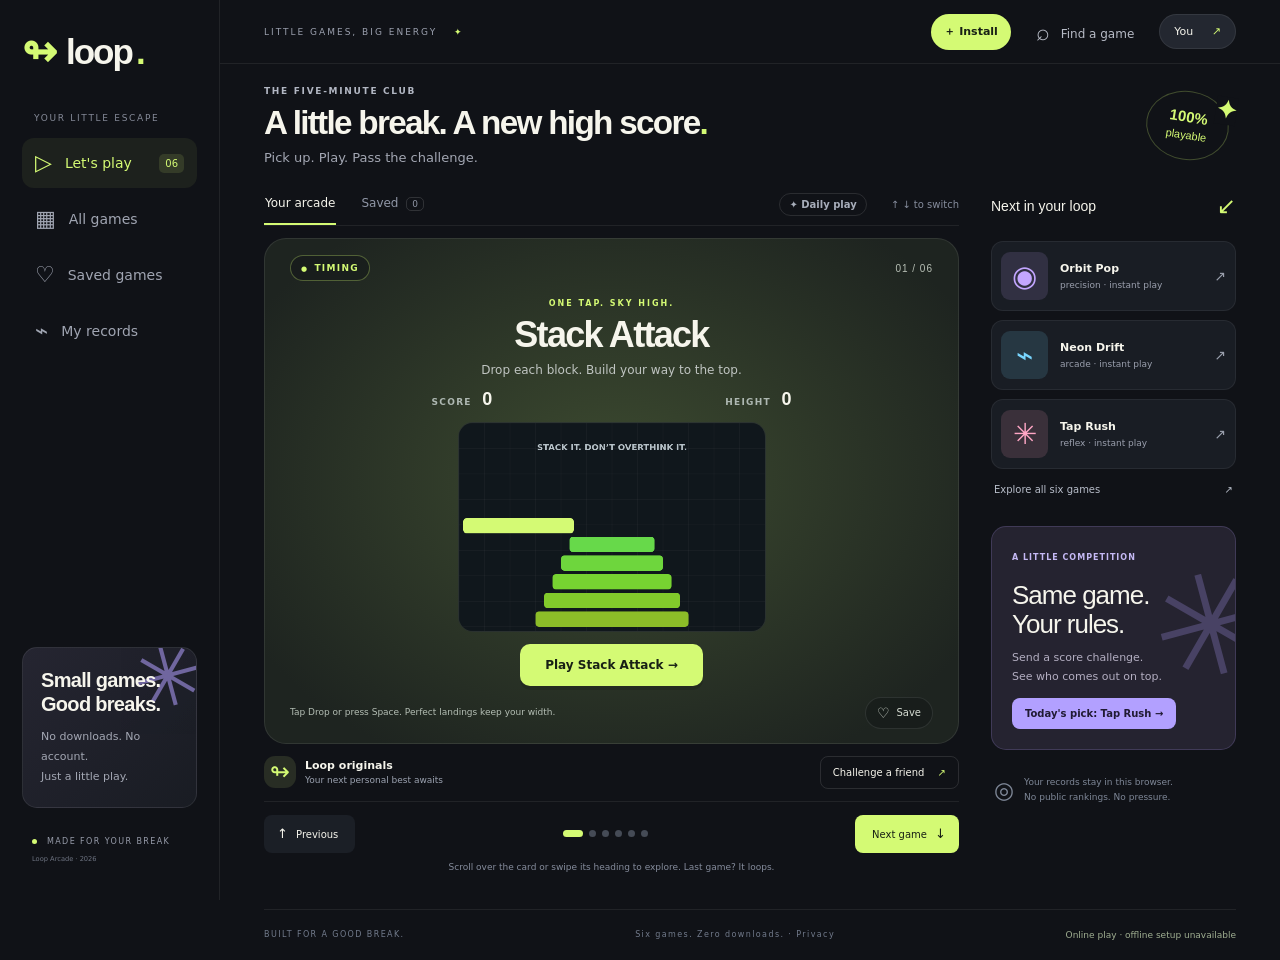
==== commit 322cc41c: "Integrate reviewed daily play, sharing and scoped offline support" ====
--- a/src/main/resources/static/index.html
+++ b/src/main/resources/static/index.html
@@ -6,7 +6,24 @@
   <meta name="theme-color" content="#101217">
   <meta name="description" content="A little break. A new high score. Six instant mini-games, one playful arcade.">
   <title>Loop — little games, big energy</title>
+  <link rel="manifest" href="manifest.webmanifest">
+  <link rel="icon" href="icon.svg" type="image/svg+xml">
+  <link rel="apple-touch-icon" href="icon-192.png">
+  <meta name="apple-mobile-web-app-capable" content="yes">
+  <meta property="og:type" content="website">
+  <meta property="og:title" content="Loop — little games, big energy">
+  <meta property="og:description" content="Six instant mini-games. Beat your best. Challenge a friend.">
+  <meta property="og:url" content="https://thomas-nejad.github.io/TikGame/">
+  <meta property="og:image" content="https://thomas-nejad.github.io/TikGame/social-preview.png">
+  <meta property="og:image:width" content="1200">
+  <meta property="og:image:height" content="630">
+  <meta property="og:image:alt" content="Loop arcade — six instant games to play and share">
+  <meta name="twitter:card" content="summary_large_image">
+  <meta name="twitter:title" content="Loop — little games, big energy">
+  <meta name="twitter:description" content="Six instant mini-games. Beat your best. Challenge a friend.">
+  <meta name="twitter:image" content="https://thomas-nejad.github.io/TikGame/social-preview.png">
   <link rel="stylesheet" href="styles.css">
+  <link rel="stylesheet" href="growth.css">
 </head>
 <body>
   <aside class="sidebar">
@@ -42,12 +59,13 @@
         <aside class="discovery"><div class="discovery-title"><h2>Next in your loop</h2><span>↙</span></div><div id="next-list" class="next-list"></div><button class="browse-button" data-view="library">Explore all six games <span>↗</span></button><section class="daily-card"><span class="eyebrow">A LITTLE COMPETITION</span><div class="daily-art" aria-hidden="true">✳</div><h3>Same game.<br>Your rules.</h3><p>Send a score challenge.<br>See who comes out on top.</p><button id="daily-challenge">Try today's pick →</button></section><div class="privacy-note"><span>◎</span><p>Your records stay in this browser.<br>No public rankings. No pressure.</p></div></aside>
       </div>
     </main>
-    <footer class="page-footer"><span>BUILT FOR A GOOD BREAK.</span><span>Six games. Zero downloads.</span></footer>
+    <footer class="page-footer"><span>BUILT FOR A GOOD BREAK.</span><span>Six games. Zero downloads. · <a href="privacy.html">Privacy</a></span></footer>
   </div>
   <nav class="mobile-nav" aria-label="Mobile navigation"><button class="active" data-view="play">▷ <span>Play</span></button><button data-view="library">▦ <span>Games</span></button><button data-view="saved">♡ <span>Saved</span></button><button data-view="records">⌁ <span>Records</span></button></nav>
   <dialog id="collection-dialog" aria-labelledby="dialog-title"><div class="dialog-top"><div><span class="eyebrow">YOUR CORNER OF LOOP</span><h2 id="dialog-title">All games</h2></div><button class="close-button" id="close-dialog" aria-label="Close panel">×</button></div><label class="search-box" id="search-box">⌕ <input type="search" id="game-search" placeholder="Search games or categories" aria-label="Search games or categories"></label><div id="collection-content"></div></dialog>
   <dialog id="share-dialog" aria-labelledby="share-title"><div class="dialog-top"><h2 id="share-title">Pass the challenge</h2><button class="close-button" id="close-share" aria-label="Close share panel">×</button></div><p>Your link opens this game. Play a round first to include your best score.</p><input id="share-link" aria-label="Game challenge link" readonly><button class="primary" id="copy-share">Copy challenge link ↗</button><p class="small-print">Scores are friendly challenges, not verified competition results.</p></dialog>
   <div class="toast" id="toast" role="status" aria-live="polite"></div>
   <script src="app.js"></script>
+  <script src="growth.js"></script>
 </body>
 </html>
--- a/src/main/resources/static/styles.css
+++ b/src/main/resources/static/styles.css
@@ -1,4 +1,3 @@
-@import url('https://fonts.googleapis.com/css2?family=DM+Sans:wght@400;500;600;700&family=Space+Grotesk:wght@400;500;600;700&display=swap');
 :root{color-scheme:dark;--bg:#101217;--panel:#191c23;--line:#ffffff12;--text:#f6f5ec;--muted:#a3a7b3;--lime:#d4fa74;--purple:#b2a0ff;font-family:'DM Sans',system-ui,sans-serif}*{box-sizing:border-box}body{margin:0;background:var(--bg);color:var(--text);font-size:14px}button,a,input{font:inherit}button,a{-webkit-tap-highlight-color:transparent}button{cursor:pointer;color:inherit}button{border:0}a{color:inherit;text-decoration:none}button:focus-visible,a:focus-visible,input:focus-visible{outline:3px solid var(--lime);outline-offset:4px}button:disabled{cursor:default;opacity:.5}button:hover:not(:disabled){filter:brightness(1.12)}button:active:not(:disabled){transform:translateY(1px)}[hidden]{display:none!important}.sidebar{position:fixed;width:220px;inset:0 auto 0 0;border-right:1px solid var(--line);padding:32px 22px;display:flex;flex-direction:column;background:#101217;z-index:3}.brand{display:flex;align-items:center;font:700 35px 'Space Grotesk',sans-serif;letter-spacing:-2px;gap:4px}.brand-symbol{font-size:42px;color:var(--lime);margin-right:7px;line-height:.9}.brand-period{color:var(--lime)}.side-label{font-size:9px;letter-spacing:1.7px;color:#858a98;margin:41px 12px 15px}.side-nav{display:grid;gap:6px}.nav-item{display:flex;align-items:center;gap:13px;background:transparent;padding:14px 13px;border-radius:12px;text-align:left;color:#a0a5b2;font-weight:500}.nav-item>span{font-size:22px;line-height:1}.nav-item.active{background:#d4fa7410;color:var(--lime)}.nav-item i{font-size:10px;font-style:normal;margin-left:auto;background:#d4fa7420;padding:4px 6px;border-radius:5px}.side-note{margin-top:auto;border:1px solid #ffffff15;padding:20px 18px;border-radius:15px;background:linear-gradient(135deg,#252531,#191c23);position:relative;overflow:hidden}.note-star{position:absolute;right:-7px;top:-20px;color:var(--purple);font-size:84px;transform:rotate(-15deg);opacity:.55}.side-note strong{display:block;position:relative;font:600 20px/1.2 'Space Grotesk',sans-serif;letter-spacing:-.7px}.side-note p{font-size:11px;line-height:1.8;color:var(--muted);margin-bottom:0}.side-bottom{font-size:8px;letter-spacing:1.4px;margin:25px 0 0 10px;line-height:2.2;color:#979caa}.side-bottom small{letter-spacing:0;color:#6e7482}.status-dot{display:inline-block;width:5px;height:5px;background:var(--lime);border-radius:50%;margin-right:6px}.page{margin-left:220px}.topbar{height:80px;display:flex;justify-content:space-between;align-items:center;border-bottom:1px solid var(--line);padding:0 44px}.topline{font-size:9px;letter-spacing:2px;color:#9a9fad}.topline span{color:var(--lime);margin-left:12px}.top-actions{display:flex;gap:25px;align-items:center}.quiet-button{background:transparent;color:#b6bac5;font-size:12px;padding:10px 0}.quiet-button>span:first-child{font-size:23px;vertical-align:-2px;margin-right:7px}.profile-button{background:#232730;border:1px solid #ffffff14;padding:10px 14px;border-radius:30px;font-size:11px}.profile-button span{color:var(--lime);margin-left:15px}main{max-width:1220px;margin:auto;padding:32px 44px 0}.page-intro{display:flex;justify-content:space-between;align-items:center;margin-bottom:27px}.eyebrow{font-size:9px;letter-spacing:1.7px;color:#b2b7c3;font-weight:700}.page-intro h1{font:600 clamp(25px,2.6vw,38px)/1.15 'Space Grotesk',sans-serif;letter-spacing:-1.7px;margin:10px 0}.page-intro h1>span{color:var(--lime)}.page-intro p{color:var(--muted);font-size:13px;margin:0}.intro-sticker{display:block;position:relative;transform:rotate(9deg);font:700 15px/1.1 'Space Grotesk',sans-serif;text-align:center;border:1px solid #d4fa7440;border-radius:50%;padding:17px 20px;color:var(--lime);margin-right:7px}.intro-sticker b{font-size:11px;font-weight:500}.intro-sticker>span{position:absolute;right:-6px;top:-1px;font-size:25px;background:var(--bg)}.workspace{display:grid;grid-template-columns:minmax(0,1fr) 245px;gap:32px}.play-column{min-width:0}.player-tabs{display:flex;align-items:center;gap:24px;height:43px;margin-bottom:12px;border-bottom:1px solid var(--line)}.tab{height:100%;background:transparent;color:#9097a7;font-size:12px;padding:0 1px;border-bottom:2px solid transparent}.tab.active{color:var(--text);border-color:var(--lime)}.tab>span{font-size:9px;border:1px solid #ffffff22;border-radius:5px;padding:1px 5px;margin-left:4px}.keyboard-hint{margin-left:auto;font-size:10px;color:#858c9c}.game-card{--accent:#d4fa74;--card:#303c2b;position:relative;isolation:isolate;overflow:hidden;border-radius:22px;background:radial-gradient(ellipse at 50% 48%,var(--card),#1e2420 85%);border:1px solid #ffffff16;padding:20px 25px 14px;min-height:478px;display:flex;flex-direction:column;touch-action:pan-y;overscroll-behavior:contain}.game-card:before{content:'';position:absolute;inset:0;z-index:-1;background-image:radial-gradient(#ffffff19 .7px,transparent .7px);background-size:22px 22px;mask-image:linear-gradient(black,transparent 75%);pointer-events:none}.card-top{display:flex;justify-content:space-between;align-items:center;gap:15px}.category{font-size:9px;font-weight:700;letter-spacing:1.3px;color:var(--accent);border:1px solid color-mix(in srgb,var(--accent) 30%,transparent);border-radius:30px;padding:7px 10px;background:#11131866}.category:before{content:'●';font-size:7px;margin-right:6px}.edition{font:500 10px 'Space Grotesk',sans-serif;color:#b7bfb5;letter-spacing:1px}.game-heading{text-align:center;margin:16px 0 10px}.game-kicker{font-size:8px;letter-spacing:2px;font-weight:700;color:var(--accent)}.game-heading h2{font:700 clamp(30px,3vw,43px)/1 'Space Grotesk',sans-serif;letter-spacing:-1.7px;margin:8px 0}.game-heading p{font-size:12px;color:#c0c5c2;line-height:1.5;margin:0}.game-surface{position:relative;width:100%;max-width:390px;margin:auto;min-height:260px;display:flex;flex-direction:column;justify-content:center;align-items:center;gap:12px;touch-action:manipulation}.game-canvas{width:min(100%,360px);height:auto;aspect-ratio:360/245;background:#0d1419a0;border:1px solid #ffffff14;border-radius:15px;display:block;touch-action:none}.game-hud{display:flex;gap:20px;justify-content:space-between;width:min(100%,360px);font-size:9px;font-weight:700;letter-spacing:1.3px;color:#aeb8b2}.game-hud b{color:var(--text);font:700 18px 'Space Grotesk',sans-serif;letter-spacing:0;margin-left:6px;font-variant-numeric:tabular-nums}.primary{display:inline-flex;justify-content:center;align-items:center;gap:12px;min-height:42px;padding:10px 25px;background:var(--accent,var(--lime));color:#182015;border-radius:10px;font-weight:700;font-size:12px;box-shadow:0 4px 0 #0002}.game-start{min-width:164px}.card-bottom{display:flex;justify-content:space-between;align-items:center;margin-top:11px;gap:12px;min-height:30px}.card-bottom>span{font-size:9px;color:#b4beb4;line-height:1.5}.save-button{display:flex;align-items:center;gap:7px;background:#10141466;border:1px solid #ffffff18;border-radius:30px;padding:7px 11px;color:#d6ddd3;font-size:14px}.save-button>span{font-size:10px}.save-button[aria-pressed=true]{color:var(--accent);border-color:var(--accent)}.game-footer{display:flex;align-items:center;justify-content:space-between;margin:16px 0;gap:10px}.game-credit{display:flex;align-items:center;gap:9px}.credit-icon{width:32px;height:32px;border-radius:11px;background:#282d24;color:var(--lime);display:grid;place-items:center;font-size:24px}.game-credit strong{display:block;font-size:11px}.game-credit div>span{display:block;font-size:9px;color:#9ca3b1;margin-top:3px}.challenge-button{font-size:10px;border:1px solid #ffffff1d;background:transparent;border-radius:8px;padding:10px 12px;white-space:nowrap}.challenge-button span{color:var(--lime);margin-left:10px}.feed-navigation{display:flex;align-items:center;justify-content:space-between;border-top:1px solid var(--line);padding-top:13px;gap:12px}.feed-navigation>button{min-height:38px;background:#1b1f26;border-radius:8px;padding:8px 13px;font-size:13px}.feed-navigation>button>span{font-size:10px;margin:0 4px}.feed-navigation .next-button{background:var(--lime);color:#182015}.feed-dots{display:flex;gap:6px}.feed-dots button{width:7px;height:7px;padding:0;border-radius:50%;background:#454b56;position:relative}.feed-dots button:after{content:'';position:absolute;inset:-8px}.feed-dots button[aria-current=true]{background:var(--lime);width:20px;border-radius:4px}.feed-note{font-size:9px;color:#858c9c;text-align:center;margin:12px 0}.discovery{padding-top:10px}.discovery-title{display:flex;justify-content:space-between;align-items:center;margin-bottom:22px}.discovery-title h2{font:500 14px 'Space Grotesk',sans-serif;margin:0}.discovery-title>span{font-size:23px;color:var(--lime)}.next-list{display:grid;gap:9px}.next-card{display:flex;align-items:center;gap:12px;width:100%;padding:10px 9px;border:1px solid #ffffff10;border-radius:12px;background:#191d24;text-align:left}.mini-art{--mini:#b2a0ff;flex:0 0 47px;height:48px;border-radius:9px;background:color-mix(in srgb,var(--mini) 15%,#171b21);display:grid;place-items:center;color:var(--mini);font-size:29px;font-family:'Space Grotesk',sans-serif;overflow:hidden}.next-card strong{display:block;font-size:11px}.next-card small{display:block;color:#9a9fad;font-size:9px;margin-top:5px}.next-card>span:last-child{font-size:14px;margin-left:auto;color:#9a9fad}.browse-button{background:transparent;color:#b7bdc9;width:100%;text-align:left;font-size:10px;padding:15px 3px}.browse-button span{float:right}.daily-card{position:relative;overflow:hidden;border:1px solid #b2a0ff30;background:#252330;border-radius:15px;padding:20px;margin-top:16px}.daily-card .eyebrow{font-size:8px;color:#c5b9f4;letter-spacing:1px}.daily-card h3{font:500 26px/1.1 'Space Grotesk',sans-serif;letter-spacing:-1px;position:relative;margin:18px 0 10px}.daily-card p{font-size:11px;line-height:1.7;color:#b3aec1;position:relative}.daily-art{position:absolute;font-size:140px;right:-35px;top:30px;line-height:1;color:#b2a0ff40;transform:rotate(-15deg)}.daily-card button{background:#b2a0ff;color:#201a33;padding:10px 13px;border-radius:8px;font-size:10px;font-weight:700;position:relative}.privacy-note{display:flex;align-items:center;gap:10px;color:#7e8797;padding:16px 3px}.privacy-note>span{font-size:23px}.privacy-note p{font-size:9px;line-height:1.7}.page-footer{margin:28px 44px 0;padding:20px 0;border-top:1px solid var(--line);display:flex;justify-content:space-between;color:#727b8c;font-size:8px;letter-spacing:1.4px}.page-footer span:last-child{letter-spacing:0}.mobile-brand,.mobile-break,.mobile-nav{display:none}.toast{position:fixed;left:50%;bottom:25px;z-index:20;transform:translate(-50%,20px);opacity:0;transition:.2s;max-width:calc(100vw - 30px);width:max-content;padding:13px 20px;border:1px solid #ffffff24;background:#2a303b;border-radius:12px;box-shadow:0 10px 40px #0008;font-size:12px;pointer-events:none}.toast.show{opacity:1;transform:translate(-50%,0)}dialog{border:1px solid #ffffff20;border-radius:22px;background:#191d25;color:var(--text);padding:28px;width:min(620px,calc(100% - 28px));max-height:85dvh;box-shadow:0 30px 150px #0009}dialog::backdrop{background:#080b12bd;backdrop-filter:blur(8px)}.dialog-top{display:flex;justify-content:space-between;align-items:center;gap:20px;margin-bottom:20px}.dialog-top h2{font:600 28px 'Space Grotesk',sans-serif;letter-spacing:-1px;margin:7px 0}.close-button{height:36px;width:36px;background:#ffffff0c;border-radius:50%;font-size:25px;color:#bfc5d0;flex-shrink:0}.search-box{display:flex;align-items:center;background:#10141c;border:1px solid #ffffff1c;border-radius:10px;padding:0 12px;margin-bottom:20px;gap:10px;font-size:22px}.search-box input{background:transparent;border:0;color:white;width:100%;padding:13px 0;outline:none;font-size:13px}.collection-grid{display:grid;grid-template-columns:1fr 1fr;gap:12px}.collection-game{padding:16px;background:#222831;border:1px solid #ffffff10;border-radius:13px;text-align:left}.collection-game .mini-art{width:100%;height:72px;font-size:44px;margin-bottom:13px}.collection-game strong{display:block;font-size:15px}.collection-game small{display:block;color:#aeb5c2;margin-top:5px;font-size:11px}.collection-game .collection-best{color:var(--lime);font-size:10px}.empty-state{text-align:center;padding:35px 10px;color:#b4bdcc;line-height:1.8}.record-row{display:flex;align-items:center;gap:13px;border-bottom:1px solid #ffffff10;padding:13px 0}.record-row>div:nth-child(2){flex:1}.record-row strong{font-size:13px}.record-row small{display:block;font-size:10px;color:#a1aaba;margin-top:5px}.record-row b{font:600 22px 'Space Grotesk',sans-serif;color:var(--lime)}#share-dialog>p{color:#aeb5c3;font-size:13px;line-height:1.7}#share-link{width:100%;background:#10141b;border:1px solid #ffffff25;color:#d4fa74;border-radius:9px;padding:13px;margin-bottom:14px;font-size:12px}#share-dialog .small-print{font-size:10px}.pause-banner{position:absolute;inset:0;background:#10151dd9;backdrop-filter:blur(7px);display:flex;align-items:center;justify-content:center;flex-direction:column;gap:20px;font:600 26px 'Space Grotesk',sans-serif;z-index:4}.pause-banner button{background:var(--accent);color:#182015;padding:12px 25px;border-radius:10px;font-size:14px}.results{position:absolute;inset:0;background:#0e151deb;border:1px solid #ffffff16;border-radius:15px;display:flex;align-items:center;justify-content:center;flex-direction:column;gap:10px;z-index:3;text-align:center;padding:16px;backdrop-filter:blur(8px)}.result-kicker{font-size:9px;letter-spacing:2px;color:var(--accent)}.result-value{font:700 60px/1 'Space Grotesk',sans-serif;letter-spacing:-3px}.result-message{color:#b8c4bd;font-size:12px;margin-bottom:5px}.result-buttons{display:flex;gap:10px;flex-wrap:wrap;justify-content:center}.secondary{min-height:42px;padding:10px 18px;border:1px solid #ffffff30;border-radius:10px;background:transparent;color:#fff;font-size:12px}.tap-board{display:grid;grid-template-columns:repeat(3,1fr);gap:10px;width:min(100%,280px)}.tap-cell{height:57px;border-radius:12px;background:#ffffff09;border:1px solid #ffffff16;color:transparent;font-size:28px;touch-action:manipulation}.tap-cell.target{background:var(--accent);color:#1c2514;box-shadow:0 0 25px color-mix(in srgb,var(--accent) 25%,transparent);transform:scale(.94)}.memory-board{width:min(100%,320px);display:grid;grid-template-columns:repeat(4,1fr);gap:9px}.memory-card{height:65px;border:1px solid #ffffff1c;background:#ffffff0c;border-radius:12px;font-size:25px;color:#cbbdff;transition:background .15s}.memory-card.flipped{background:#b2a0ff35;border-color:#b2a0ff}.memory-card.matched{background:#d4fa7422;border-color:#d4fa7499;color:#d4fa74}.color-word{font:700 44px 'Space Grotesk',sans-serif;letter-spacing:1px;margin:12px}.color-options{display:grid;grid-template-columns:repeat(2,1fr);gap:9px;width:min(100%,320px)}.color-option{padding:12px;border:1px solid #ffffff30;border-radius:9px;background:#10181e;color:white;font-size:12px;font-weight:700;min-height:44px}.game-instruction{font-size:11px;line-height:1.6;color:#aebfb4;text-align:center;margin:0}.feedback-error{animation:shake .2s}.challenge-banner{font-size:10px;color:var(--lime);padding:9px 12px;background:#d4fa7410;border:1px solid #d4fa742a;border-radius:9px;margin-bottom:10px;line-height:1.5}.canvas-actions{display:flex;gap:10px;align-items:center;justify-content:center;min-height:42px}.lane-control{width:62px;height:42px;background:#ffffff14;border:1px solid #ffffff22;border-radius:9px;font-size:20px}.game-card.switching{animation:enter .22s ease-out}@keyframes enter{from{opacity:.45;transform:translateY(6px)}to{opacity:1;transform:none}}@keyframes shake{25%{transform:translateX(-4px)}75%{transform:translateX(4px)}}
 @media(min-width:1600px){main{padding-top:42px}.game-card{min-height:520px}.game-heading{margin:23px 0 17px}.game-surface{min-height:280px}}
 @media(max-width:1200px){.sidebar{width:185px;padding:28px 16px}.page{margin-left:185px}.topbar{padding:0 28px}main{padding:28px 28px 0}.workspace{grid-template-columns:minmax(0,1fr) 210px;gap:23px}.page-footer{margin-left:28px;margin-right:28px}.side-label{font-size:8px}.game-card{padding-left:17px;padding-right:17px}.page-intro h1{font-size:29px}.intro-sticker{padding:13px 15px}}
--- a/src/main/resources/static/growth.css
+++ b/src/main/resources/static/growth.css
@@ -0,0 +1 @@
+.streak-chip{display:inline-flex;align-items:center;font-size:10px;font-weight:700;color:#ffcc7a;border:1px solid #ffcc7a44;background:#ffcc7a12;border-radius:30px;padding:5px 9px;margin-left:auto;white-space:nowrap}.streak-chip.cold{color:#a7adba;border-color:#ffffff1c;background:transparent}.streak-chip+.keyboard-hint{margin-left:0}.install-button{background:var(--lime);color:#182015;border-radius:30px;padding:9px 13px;font-size:11px;font-weight:700;min-height:36px}#native-share{margin-bottom:12px;width:100%}#install-help p,#install-help li,#update-dialog p{font-size:13px;line-height:1.8;color:#bfc6d2}#install-help ul{padding-left:20px}#later-update{margin-left:10px}#offline-status{color:#9fae91;font-size:9px;letter-spacing:0;white-space:nowrap}.update-button{background:#b2a0ff;color:#201a33;border-radius:7px;padding:6px 10px;font-size:10px;letter-spacing:0}.page-footer{gap:12px;flex-wrap:wrap}.privacy-note a{color:var(--lime)}@media(max-width:850px){.keyboard-hint{display:none}.player-tabs{gap:16px}}@media(max-width:650px){.streak-chip{font-size:9px;padding:5px 8px}.top-actions{gap:9px}.install-button{font-size:10px;padding:8px 10px}.profile-button{padding:9px 10px}.profile-button span{margin-left:3px}.page-footer{row-gap:9px}#offline-status{font-size:8px}}@media(max-width:350px){.profile-button span{display:none}.topbar{padding:0 12px}.top-actions{gap:7px}.streak-chip{font-size:8px}.player-tabs{gap:12px}}
